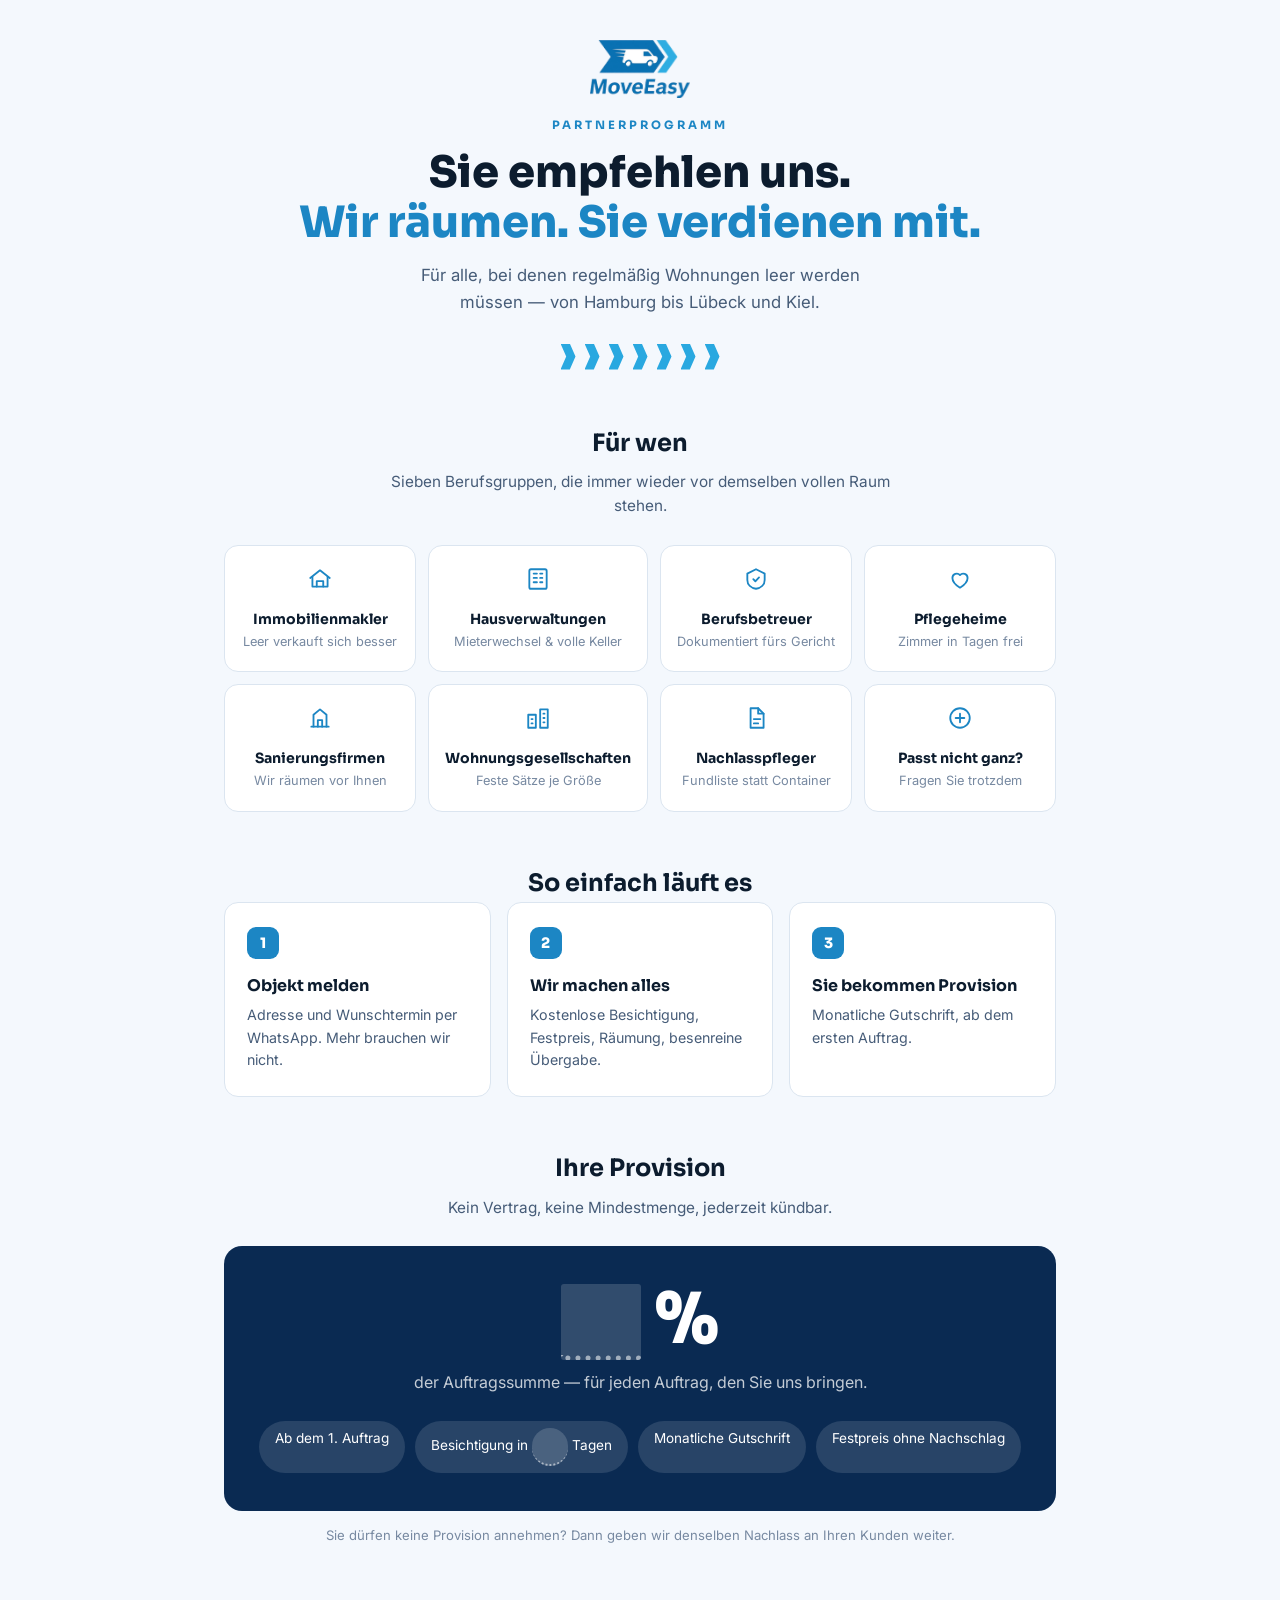
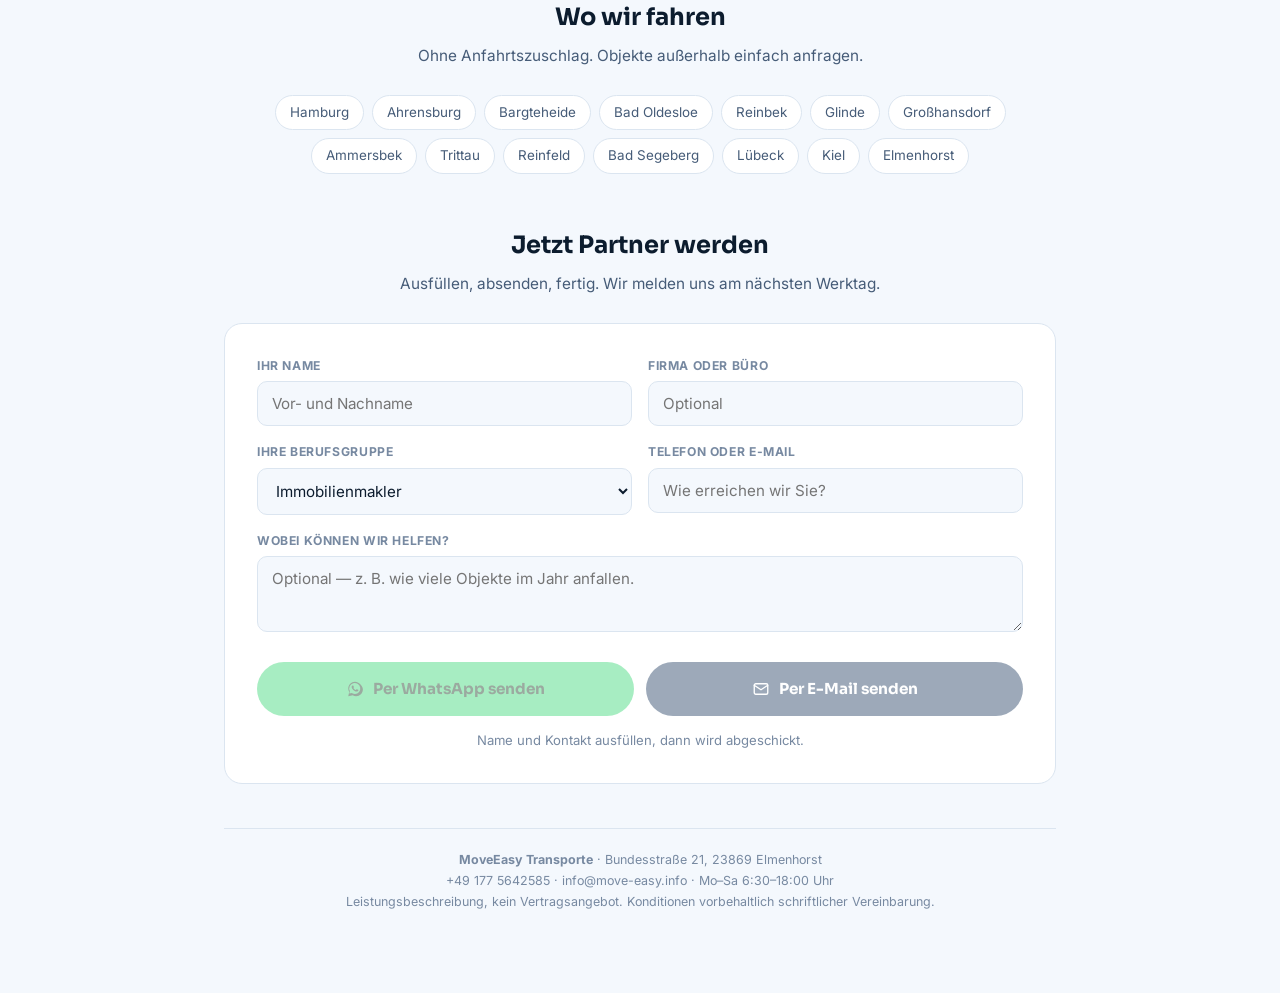
==== partner/index.html @ 4ff37fc2 "Add public partner programme page Eigene Unterseite /partner/ mit Zielgruppen, Ablauf, Provision und" ====
<!DOCTYPE html>
<html lang="de">
<head>
<meta charset="UTF-8">
<meta name="viewport" content="width=device-width, initial-scale=1.0">
<meta name="robots" content="index, follow">
<meta name="description" content="Partnerprogramm von MoveEasy Transporte für Immobilienmakler, Hausverwaltungen, Berufsbetreuer, Pflegeheime, Sanierungsfirmen, Wohnungsgesellschaften und Nachlasspfleger.">
<meta property="og:type" content="website">
<meta property="og:locale" content="de_DE">
<meta property="og:title" content="Partnerprogramm | MoveEasy Transporte">
<meta property="og:description" content="Partnerprogramm von MoveEasy Transporte für Immobilienmakler, Hausverwaltungen, Berufsbetreuer, Pflegeheime, Sanierungsfirmen, Wohnungsgesellschaften und Nachlasspfleger.">
<link rel="icon" type="image/png" href="../images/favicon-32.png">
<style>
*,*::before,*::after{ box-sizing:border-box; }
html{ color-scheme: light dark; }
body{ margin:0; }
img{ max-width:100%; }
</style>
<title>Partnerprogramm | MoveEasy Transporte</title>
<link rel="stylesheet" href="https://fonts.googleapis.com/css2?family=Sora:wght@600;700;800&family=Inter:wght@400;500;600;700&display=swap">
<style>
:root{
  --paper:#f4f8fd; --surface:#fff; --ink:#0c1c2e; --soft:#465c78; --faint:#7789a1;
  --deep:#0a2a52; --cyan:#1c86c4; --cyan-br:#29a8e0; --rule:#dbe5f0;
  --flag:#9a5a08; --flag-bg:#fcf1e0; --flag-line:#dcae6e;
}
@media (prefers-color-scheme: dark){
  :root:not([data-theme="light"]){
    --paper:#07131f; --surface:#0e1e30; --ink:#e7eff8; --soft:#a5b8ce; --faint:#7789a1;
    --deep:#84b8ea; --cyan:#5cbaee; --cyan-br:#7ccbf3; --rule:#1e3350;
    --flag:#e8a95a; --flag-bg:#221a0b; --flag-line:#6a4a1b;
  }
}
:root[data-theme="dark"]{
  --paper:#07131f; --surface:#0e1e30; --ink:#e7eff8; --soft:#a5b8ce; --faint:#7789a1;
  --deep:#84b8ea; --cyan:#5cbaee; --cyan-br:#7ccbf3; --rule:#1e3350;
  --flag:#e8a95a; --flag-bg:#221a0b; --flag-line:#6a4a1b;
}

body{ background:var(--paper); color:var(--ink); font-family:"Inter","Segoe UI",system-ui,sans-serif; font-size:16px; line-height:1.6; -webkit-font-smoothing:antialiased; }
.wrap{ max-width:880px; margin:0 auto; padding:0 24px 80px; }
h1,h2,h3{ font-family:"Sora",system-ui,sans-serif; margin:0; text-wrap:balance; }
p{ margin:0; }

@keyframes rise{ from{ opacity:0; transform:translateY(12px);} to{ opacity:1; transform:none;} }
.r{ animation:rise .5s cubic-bezier(.2,.7,.3,1) both; }
.r1{animation-delay:.05s}.r2{animation-delay:.13s}.r3{animation-delay:.21s}.r4{animation-delay:.29s}

/* ---- Kopf ---- */
header{ padding:40px 0 0; text-align:center; }
header img{ height:58px; width:auto; margin:0 auto; display:block; }
.tag{ margin-top:18px; font-family:"Sora"; font-weight:700; font-size:.72rem; letter-spacing:.26em; text-transform:uppercase; color:var(--cyan); }
h1{ margin-top:14px; font-size:clamp(1.8rem,4.6vw,2.7rem); font-weight:800; line-height:1.15; }
h1 em{ font-style:normal; color:var(--cyan); }
.sub{ margin:14px auto 0; max-width:46ch; color:var(--soft); font-size:1.05rem; }

/* ---- Chevron-Fluss (Logoform) ---- */
.flow{ display:flex; justify-content:center; gap:9px; margin:28px 0 2px; }
.flow i{
  width:15px; height:26px; display:block;
  background:var(--cyan-br);
  clip-path: polygon(0 0, 62% 0, 100% 50%, 62% 100%, 0 100%, 38% 50%);
  animation: pulse 2.1s ease-in-out infinite;
}
.flow i:nth-child(2){ animation-delay:.12s } .flow i:nth-child(3){ animation-delay:.24s }
.flow i:nth-child(4){ animation-delay:.36s } .flow i:nth-child(5){ animation-delay:.48s }
.flow i:nth-child(6){ animation-delay:.60s } .flow i:nth-child(7){ animation-delay:.72s }
@keyframes pulse{ 0%,100%{ opacity:.22; transform:translateX(0);} 40%{ opacity:1; transform:translateX(4px);} }

/* ---- Abschnitte ---- */
section{ padding-top:52px; }
h2{ font-size:clamp(1.2rem,2.6vw,1.5rem); font-weight:700; text-align:center; }
.lead{ margin:8px auto 26px; max-width:52ch; text-align:center; color:var(--soft); font-size:.96rem; }

/* ---- Zielgruppen ---- */
.tiles{ display:grid; grid-template-columns:repeat(4,1fr); gap:12px; }
.tile{
  background:var(--surface); border:1px solid var(--rule); border-radius:14px;
  padding:20px 16px; text-align:center;
  transition:transform .25s cubic-bezier(.2,.7,.3,1), border-color .25s, box-shadow .25s;
}
.tile:hover{ transform:translateY(-5px); border-color:var(--cyan-br); box-shadow:0 14px 30px -18px rgba(10,42,82,.5); }
.tile svg{ width:26px; height:26px; color:var(--cyan); margin-bottom:10px; }
.tile b{ display:block; font-family:"Sora"; font-size:.88rem; font-weight:700; line-height:1.3; }
.tile span{ display:block; margin-top:5px; font-size:.8rem; color:var(--faint); line-height:1.45; }

/* ---- Drei Schritte ---- */
.steps{ display:grid; grid-template-columns:repeat(3,1fr); gap:16px; counter-reset:s; }
.stepc{ background:var(--surface); border:1px solid var(--rule); border-radius:14px; padding:24px 22px; }
.stepc::before{
  counter-increment:s; content:counter(s);
  display:flex; align-items:center; justify-content:center; width:32px; height:32px; border-radius:9px;
  background:var(--cyan); color:#fff; font-family:"Sora"; font-weight:800; font-size:.9rem; margin-bottom:14px;
}
.stepc h3{ font-size:1rem; font-weight:700; margin-bottom:5px; }
.stepc p{ font-size:.89rem; color:var(--soft); }

/* ---- Provision ---- */
.deal{ background:var(--deep); color:#fff; border-radius:18px; padding:38px 34px; text-align:center; }
:root[data-theme="dark"] .deal{ background:#102743; border:1px solid var(--rule); }
@media (prefers-color-scheme: dark){ :root:not([data-theme="light"]) .deal{ background:#102743; border:1px solid var(--rule); } }
.deal .num{ font-family:"Sora"; font-weight:800; font-size:clamp(3rem,9vw,4.4rem); line-height:1; }
.deal .of{ margin-top:10px; color:rgba(255,255,255,.76); font-size:1rem; }
.pills{ margin-top:26px; display:flex; flex-wrap:wrap; gap:10px; justify-content:center; }
.pills span{ font-size:.85rem; padding:7px 16px; border-radius:999px; background:rgba(255,255,255,.12); }
.fill{ display:inline-block; min-width:1.9em; padding:0 .18em; background:var(--flag-bg); color:var(--flag); border-bottom:3px dotted var(--flag-line); border-radius:3px; }
.pills .fill{ min-width:1.6em; border-bottom-width:2px; }
.deal .fill{ background:rgba(255,255,255,.16); color:#fff; border-bottom-color:rgba(255,255,255,.55); }
.deal .num .fill{ min-width:1.15em; border-bottom-width:5px; }

/* ---- Gebiet ---- */
.area{ display:flex; flex-wrap:wrap; gap:8px; justify-content:center; }
.area span{ font-size:.84rem; padding:6px 14px; border:1px solid var(--rule); border-radius:999px; color:var(--soft); background:var(--surface); }

/* ---- Formular ---- */
.form{ background:var(--surface); border:1px solid var(--rule); border-radius:18px; padding:32px; }
.fields{ display:grid; grid-template-columns:1fr 1fr; gap:16px; }
.f-full{ grid-column:1/-1; }
label{ display:block; font-size:.76rem; font-weight:700; letter-spacing:.05em; text-transform:uppercase; color:var(--faint); margin-bottom:6px; }
input,select,textarea{
  width:100%; font-family:inherit; font-size:.95rem; color:var(--ink);
  background:var(--paper); border:1px solid var(--rule); border-radius:10px; padding:12px 14px;
  transition:border-color .2s, box-shadow .2s;
}
textarea{ resize:vertical; min-height:76px; }
input:focus,select:focus,textarea:focus{ outline:none; border-color:var(--cyan-br); box-shadow:0 0 0 3px rgba(41,168,224,.2); }
.actions{ margin-top:22px; display:flex; gap:12px; flex-wrap:wrap; }
.send{
  flex:1 1 220px; display:inline-flex; align-items:center; justify-content:center; gap:9px;
  padding:15px 22px; border-radius:999px; font-family:"Sora"; font-weight:700; font-size:.95rem;
  text-decoration:none; transition:transform .2s, box-shadow .2s, opacity .2s;
}
.send svg{ width:18px; height:18px; }
.send-wa{ background:#25d366; color:#062b13; }
.send-mail{ background:var(--deep); color:#fff; }
:root[data-theme="dark"] .send-mail{ background:#193d63; }
.send:hover{ transform:translateY(-2px); box-shadow:0 12px 26px -12px rgba(0,0,0,.45); }
.send[aria-disabled="true"]{ opacity:.4; pointer-events:none; }
.hint{ margin-top:14px; font-size:.82rem; color:var(--faint); text-align:center; }
.hint.ok{ color:var(--cyan); font-weight:700; }
.send:focus-visible, input:focus-visible, select:focus-visible, textarea:focus-visible{ outline:2px solid var(--cyan-br); outline-offset:2px; }

footer{ margin-top:44px; padding-top:20px; border-top:1px solid var(--rule); text-align:center; font-size:.78rem; color:var(--faint); line-height:1.7; }

@media (max-width:720px){
  .tiles{ grid-template-columns:repeat(2,1fr); }
  .steps{ grid-template-columns:1fr; }
  .fields{ grid-template-columns:1fr; }
}
@media (prefers-reduced-motion: reduce){ *{ animation:none !important; transition:none !important; } }
</style>
</head>
<body>
<div class="wrap">

  <header>
    <img class="r r1" src="../images/logo-moveeasy.png" alt="MoveEasy Transporte">
    <div class="tag r r1">Partnerprogramm</div>
    <h1 class="r r2">Sie empfehlen uns.<br><em>Wir räumen. Sie verdienen mit.</em></h1>
    <p class="sub r r3">Für alle, bei denen regelmäßig Wohnungen leer werden müssen — von Hamburg bis Lübeck und Kiel.</p>
    <div class="flow r r4" aria-hidden="true"><i></i><i></i><i></i><i></i><i></i><i></i><i></i></div>
  </header>

  <section>
    <h2>Für wen</h2>
    <p class="lead">Sieben Berufsgruppen, die immer wieder vor demselben vollen Raum stehen.</p>
    <div class="tiles">
      <div class="tile">
        <svg viewBox="0 0 24 24" fill="none" stroke="currentColor" stroke-width="1.7" stroke-linecap="round" stroke-linejoin="round"><path d="M3 11l9-7 9 7"/><path d="M5 10v9h14v-9"/><path d="M9 19v-5h6v5"/></svg>
        <b>Immobilienmakler</b><span>Leer verkauft sich besser</span>
      </div>
      <div class="tile">
        <svg viewBox="0 0 24 24" fill="none" stroke="currentColor" stroke-width="1.7" stroke-linecap="round" stroke-linejoin="round"><rect x="4" y="3" width="16" height="18" rx="1.5"/><path d="M8 7h3M8 11h3M8 15h3M14 7h2M14 11h2M14 15h2"/></svg>
        <b>Hausverwaltungen</b><span>Mieterwechsel &amp; volle Keller</span>
      </div>
      <div class="tile">
        <svg viewBox="0 0 24 24" fill="none" stroke="currentColor" stroke-width="1.7" stroke-linecap="round" stroke-linejoin="round"><path d="M12 3l8 4v6c0 4.4-3.4 7.4-8 8-4.6-.6-8-3.6-8-8V7z"/><path d="M9.5 12.2l1.9 1.9 3.4-3.6"/></svg>
        <b>Berufsbetreuer</b><span>Dokumentiert fürs Gericht</span>
      </div>
      <div class="tile">
        <svg viewBox="0 0 24 24" fill="none" stroke="currentColor" stroke-width="1.7" stroke-linecap="round" stroke-linejoin="round"><path d="M12 20s-7-4.3-7-9a4 4 0 017-2.6A4 4 0 0119 11c0 4.7-7 9-7 9z"/></svg>
        <b>Pflegeheime</b><span>Zimmer in Tagen frei</span>
      </div>
      <div class="tile">
        <svg viewBox="0 0 24 24" fill="none" stroke="currentColor" stroke-width="1.7" stroke-linecap="round" stroke-linejoin="round"><path d="M4 20h16"/><path d="M6 20V9l6-5 6 5v11"/><path d="M10 20v-6h4v6"/></svg>
        <b>Sanierungsfirmen</b><span>Wir räumen vor Ihnen</span>
      </div>
      <div class="tile">
        <svg viewBox="0 0 24 24" fill="none" stroke="currentColor" stroke-width="1.7" stroke-linecap="round" stroke-linejoin="round"><rect x="3" y="9" width="7" height="12"/><rect x="14" y="4" width="7" height="17"/><path d="M6 13h1M6 17h1M17 8h1M17 12h1M17 16h1"/></svg>
        <b>Wohnungsgesellschaften</b><span>Feste Sätze je Größe</span>
      </div>
      <div class="tile">
        <svg viewBox="0 0 24 24" fill="none" stroke="currentColor" stroke-width="1.7" stroke-linecap="round" stroke-linejoin="round"><path d="M7 3h7l5 5v13H7z"/><path d="M14 3v5h5"/><path d="M10 13h6M10 17h4"/></svg>
        <b>Nachlasspfleger</b><span>Fundliste statt Container</span>
      </div>
      <div class="tile">
        <svg viewBox="0 0 24 24" fill="none" stroke="currentColor" stroke-width="1.7" stroke-linecap="round" stroke-linejoin="round"><circle cx="12" cy="12" r="9"/><path d="M12 8v8M8 12h8"/></svg>
        <b>Passt nicht ganz?</b><span>Fragen Sie trotzdem</span>
      </div>
    </div>
  </section>

  <section>
    <h2>So einfach läuft es</h2>
    <div class="steps">
      <div class="stepc">
        <h3>Objekt melden</h3>
        <p>Adresse und Wunschtermin per WhatsApp. Mehr brauchen wir nicht.</p>
      </div>
      <div class="stepc">
        <h3>Wir machen alles</h3>
        <p>Kostenlose Besichtigung, Festpreis, Räumung, besenreine Übergabe.</p>
      </div>
      <div class="stepc">
        <h3>Sie bekommen Provision</h3>
        <p>Monatliche Gutschrift, ab dem ersten Auftrag.</p>
      </div>
    </div>
  </section>

  <section>
    <h2>Ihre Provision</h2>
    <p class="lead">Kein Vertrag, keine Mindestmenge, jederzeit kündbar.</p>
    <div class="deal">
      <div class="num"><span class="fill">&nbsp;</span>&thinsp;%</div>
      <p class="of">der Auftragssumme — für jeden Auftrag, den Sie uns bringen.</p>
      <div class="pills">
        <span>Ab dem 1. Auftrag</span>
        <span>Besichtigung in <span class="fill">&nbsp;</span> Tagen</span>
        <span>Monatliche Gutschrift</span>
        <span>Festpreis ohne Nachschlag</span>
      </div>
    </div>
    <p class="hint">Sie dürfen keine Provision annehmen? Dann geben wir denselben Nachlass an Ihren Kunden weiter.</p>
  </section>

  <section>
    <h2>Wo wir fahren</h2>
    <p class="lead">Ohne Anfahrtszuschlag. Objekte außerhalb einfach anfragen.</p>
    <div class="area">
      <span>Hamburg</span><span>Ahrensburg</span><span>Bargteheide</span><span>Bad Oldesloe</span>
      <span>Reinbek</span><span>Glinde</span><span>Großhansdorf</span><span>Ammersbek</span>
      <span>Trittau</span><span>Reinfeld</span><span>Bad Segeberg</span><span>Lübeck</span>
      <span>Kiel</span><span>Elmenhorst</span>
    </div>
  </section>

  <section id="anmeldung">
    <h2>Jetzt Partner werden</h2>
    <p class="lead">Ausfüllen, absenden, fertig. Wir melden uns am nächsten Werktag.</p>

    <form class="form" id="pf" novalidate>
      <div class="fields">
        <div>
          <label for="n">Ihr Name</label>
          <input id="n" type="text" autocomplete="name" placeholder="Vor- und Nachname" required>
        </div>
        <div>
          <label for="c">Firma oder Büro</label>
          <input id="c" type="text" autocomplete="organization" placeholder="Optional">
        </div>
        <div>
          <label for="g">Ihre Berufsgruppe</label>
          <select id="g">
            <option>Immobilienmakler</option>
            <option>Hausverwaltung</option>
            <option>Berufsbetreuer / Betreuungsbüro</option>
            <option>Senioren- oder Pflegeheim</option>
            <option>Reinigungs- oder Sanierungsfirma</option>
            <option>Wohnungsbaugesellschaft</option>
            <option>Nachlasspfleger</option>
            <option>Etwas anderes</option>
          </select>
        </div>
        <div>
          <label for="k">Telefon oder E-Mail</label>
          <input id="k" type="text" autocomplete="tel" placeholder="Wie erreichen wir Sie?" required>
        </div>
        <div class="f-full">
          <label for="m">Wobei können wir helfen?</label>
          <textarea id="m" placeholder="Optional — z. B. wie viele Objekte im Jahr anfallen."></textarea>
        </div>
      </div>

      <div class="actions">
        <a class="send send-wa" id="wa" href="#" target="_blank" rel="noopener" aria-disabled="true">
          <svg viewBox="0 0 32 32" fill="currentColor" aria-hidden="true"><path d="M16 3C9.4 3 4 8.4 4 15c0 2.3.6 4.4 1.7 6.3L4 29l8-1.7c1.8 1 3.8 1.5 6 1.5 6.6 0 12-5.4 12-12S22.6 3 16 3zm0 21.8c-1.8 0-3.5-.5-5-1.4l-.4-.2-4.7 1 1-4.6-.2-.4A9.8 9.8 0 1116 24.8zm5.4-7.3c-.3-.2-1.7-.9-2-1s-.5-.1-.7.1c-.2.3-.8 1-.9 1.2-.2.2-.3.2-.6.1-.3-.2-1.3-.5-2.4-1.5-.9-.8-1.5-1.7-1.6-2-.2-.3 0-.5.1-.6l.5-.5.3-.5c0-.2 0-.4-.1-.5l-.9-2.2c-.2-.6-.5-.5-.7-.5h-.6c-.2 0-.5.1-.8.4-.3.3-1 1-1 2.5s1 2.8 1.2 3c.1.2 2 3.2 5 4.4.7.3 1.3.5 1.7.6.7.2 1.3.2 1.9.1.6-.1 1.7-.7 2-1.4.2-.7.2-1.3.2-1.4-.1-.1-.3-.2-.6-.3z"/></svg>
          Per WhatsApp senden
        </a>
        <a class="send send-mail" id="ml" href="#" aria-disabled="true">
          <svg viewBox="0 0 24 24" fill="none" stroke="currentColor" stroke-width="1.8" stroke-linecap="round" stroke-linejoin="round" aria-hidden="true"><rect x="3" y="5" width="18" height="14" rx="2"/><path d="M3 7l9 6 9-6"/></svg>
          Per E-Mail senden
        </a>
      </div>
      <p class="hint" id="hint">Name und Kontakt ausfüllen, dann wird abgeschickt.</p>
    </form>
  </section>

  <footer>
    <b>MoveEasy Transporte</b> · Bundesstraße 21, 23869 Elmenhorst<br>
    +49 177 5642585 · info@move-easy.info · Mo–Sa 6:30–18:00 Uhr<br>
    Leistungsbeschreibung, kein Vertragsangebot. Konditionen vorbehaltlich schriftlicher Vereinbarung.
  </footer>

</div>

<script>
(function(){
  var f = document.getElementById('pf');
  var wa = document.getElementById('wa');
  var ml = document.getElementById('ml');
  var hint = document.getElementById('hint');
  var PHONE = '491775642585';
  var MAIL  = 'info@move-easy.info';

  function val(id){ return (document.getElementById(id).value || '').trim(); }

  function build(){
    var name = val('n'), firma = val('c'), gruppe = document.getElementById('g').value,
        kontakt = val('k'), msg = val('m');
    return [
      'Anmeldung zum MoveEasy-Partnerprogramm',
      '',
      'Name: ' + name,
      firma ? 'Firma: ' + firma : null,
      'Berufsgruppe: ' + gruppe,
      'Kontakt: ' + kontakt,
      msg ? '' : null,
      msg ? msg : null
    ].filter(function(l){ return l !== null; }).join('\n');
  }

  function update(){
    var ok = val('n').length > 1 && val('k').length > 3;
    var body = build();
    if(ok){
      wa.href = 'https://wa.me/' + PHONE + '?text=' + encodeURIComponent(body);
      ml.href = 'mailto:' + MAIL + '?subject=' + encodeURIComponent('Anmeldung Partnerprogramm')
              + '&body=' + encodeURIComponent(body);
      hint.textContent = 'Bereit — Kanal wählen und absenden.';
      hint.className = 'hint ok';
    }else{
      wa.removeAttribute('href');
      ml.removeAttribute('href');
      hint.textContent = 'Name und Kontakt ausfüllen, dann wird abgeschickt.';
      hint.className = 'hint';
    }
    wa.setAttribute('aria-disabled', ok ? 'false' : 'true');
    ml.setAttribute('aria-disabled', ok ? 'false' : 'true');
  }

  f.addEventListener('input', update);
  f.addEventListener('change', update);
  f.addEventListener('submit', function(e){ e.preventDefault(); });
  update();
})();
</script>
</body>
</html>
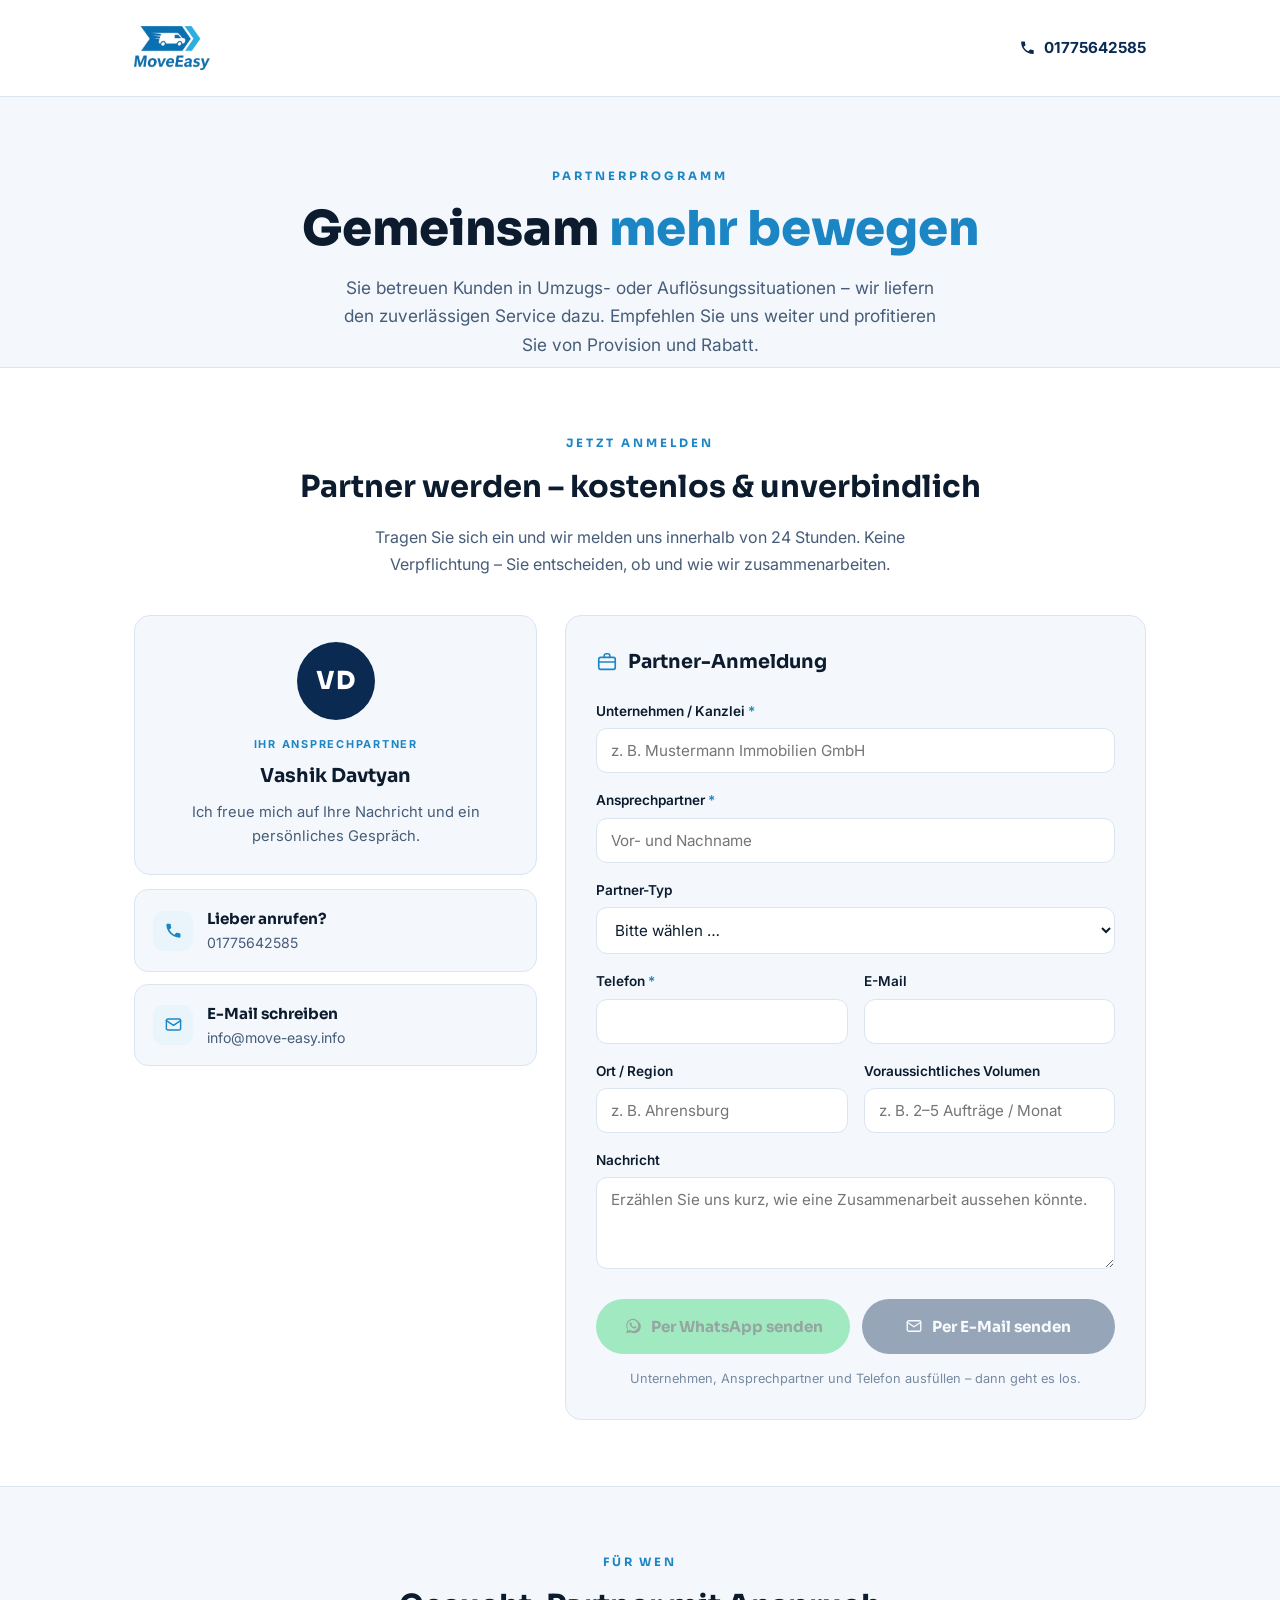
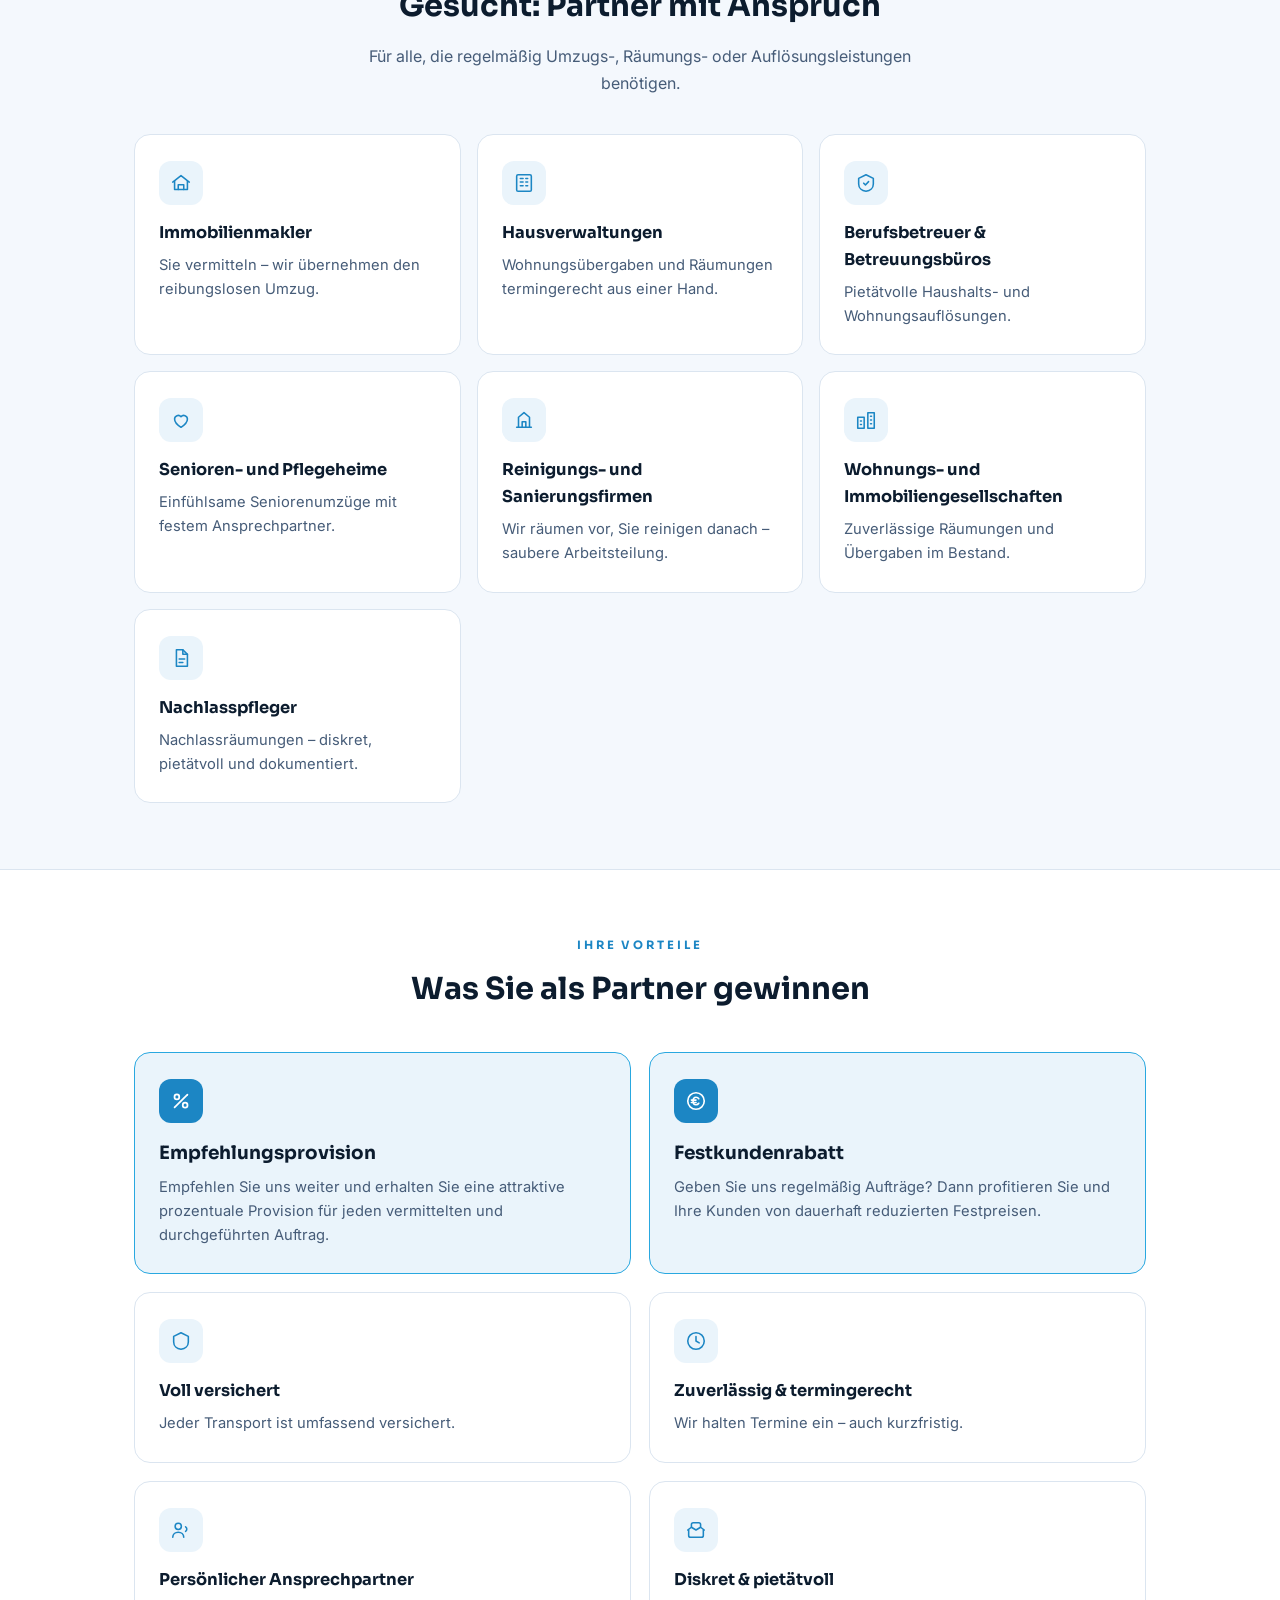
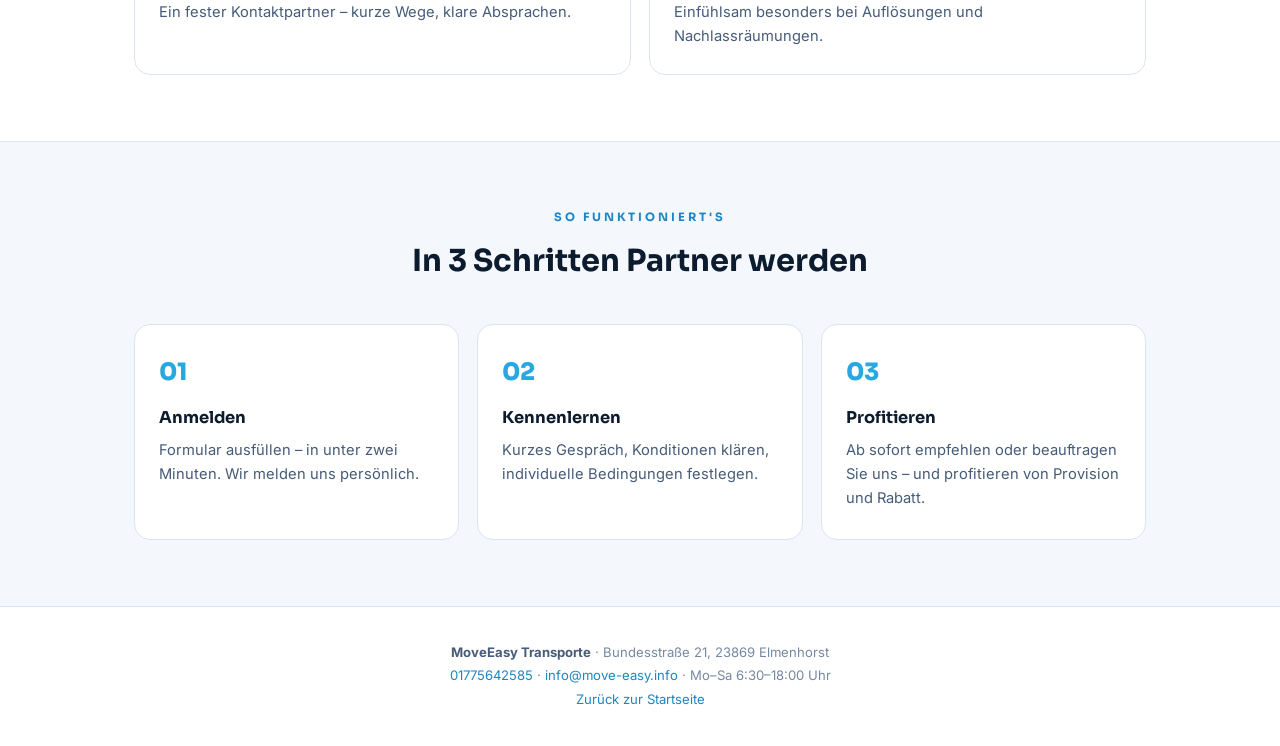
==== commit b69563f9: "Rework partner programme after client feedback Partnerseite nach der Vorlage von move-easy.info neu " ====
--- a/partner/index.html
+++ b/partner/index.html
@@ -4,355 +4,388 @@
 <meta charset="UTF-8">
 <meta name="viewport" content="width=device-width, initial-scale=1.0">
 <meta name="robots" content="index, follow">
-<meta name="description" content="Partnerprogramm von MoveEasy Transporte für Immobilienmakler, Hausverwaltungen, Berufsbetreuer, Pflegeheime, Sanierungsfirmen, Wohnungsgesellschaften und Nachlasspfleger.">
+<title>Partnerprogramm | MoveEasy Transporte</title>
+<meta name="description" content="Partnerprogramm von MoveEasy Transporte: Empfehlungsprovision oder Festkundenrabatt f&uuml;r Immobilienmakler, Hausverwaltungen, Berufsbetreuer, Pflegeheime, Sanierungsfirmen, Wohnungsgesellschaften und Nachlasspfleger.">
 <meta property="og:type" content="website">
 <meta property="og:locale" content="de_DE">
 <meta property="og:title" content="Partnerprogramm | MoveEasy Transporte">
-<meta property="og:description" content="Partnerprogramm von MoveEasy Transporte für Immobilienmakler, Hausverwaltungen, Berufsbetreuer, Pflegeheime, Sanierungsfirmen, Wohnungsgesellschaften und Nachlasspfleger.">
 <link rel="icon" type="image/png" href="../images/favicon-32.png">
+<link rel="stylesheet" href="https://fonts.googleapis.com/css2?family=Sora:wght@600;700;800&family=Inter:wght@400;500;600;700&display=swap">
 <style>
 *,*::before,*::after{ box-sizing:border-box; }
-html{ color-scheme: light dark; }
-body{ margin:0; }
-img{ max-width:100%; }
-</style>
-<title>Partnerprogramm | MoveEasy Transporte</title>
-<link rel="stylesheet" href="https://fonts.googleapis.com/css2?family=Sora:wght@600;700;800&family=Inter:wght@400;500;600;700&display=swap">
-<style>
 :root{
   --paper:#f4f8fd; --surface:#fff; --ink:#0c1c2e; --soft:#465c78; --faint:#7789a1;
-  --deep:#0a2a52; --cyan:#1c86c4; --cyan-br:#29a8e0; --rule:#dbe5f0;
-  --flag:#9a5a08; --flag-bg:#fcf1e0; --flag-line:#dcae6e;
+  --deep:#0a2a52; --acc:#1c86c4; --acc-br:#29a8e0; --rule:#dbe5f0; --tint:#eaf4fb;
 }
 @media (prefers-color-scheme: dark){
   :root:not([data-theme="light"]){
     --paper:#07131f; --surface:#0e1e30; --ink:#e7eff8; --soft:#a5b8ce; --faint:#7789a1;
-    --deep:#84b8ea; --cyan:#5cbaee; --cyan-br:#7ccbf3; --rule:#1e3350;
-    --flag:#e8a95a; --flag-bg:#221a0b; --flag-line:#6a4a1b;
+    --deep:#84b8ea; --acc:#5cbaee; --acc-br:#7ccbf3; --rule:#1e3350; --tint:#13273d;
   }
 }
 :root[data-theme="dark"]{
   --paper:#07131f; --surface:#0e1e30; --ink:#e7eff8; --soft:#a5b8ce; --faint:#7789a1;
-  --deep:#84b8ea; --cyan:#5cbaee; --cyan-br:#7ccbf3; --rule:#1e3350;
-  --flag:#e8a95a; --flag-bg:#221a0b; --flag-line:#6a4a1b;
-}
-
-body{ background:var(--paper); color:var(--ink); font-family:"Inter","Segoe UI",system-ui,sans-serif; font-size:16px; line-height:1.6; -webkit-font-smoothing:antialiased; }
-.wrap{ max-width:880px; margin:0 auto; padding:0 24px 80px; }
+    --deep:#84b8ea; --acc:#5cbaee; --acc-br:#7ccbf3; --rule:#1e3350; --tint:#13273d;
+}
+html{ color-scheme: light dark; }
+body{
+  margin:0; background:var(--paper); color:var(--ink);
+  font-family:"Inter","Segoe UI",system-ui,sans-serif; font-size:16px; line-height:1.65;
+  -webkit-font-smoothing:antialiased;
+}
+img{ max-width:100%; }
 h1,h2,h3{ font-family:"Sora",system-ui,sans-serif; margin:0; text-wrap:balance; }
 p{ margin:0; }
-
-@keyframes rise{ from{ opacity:0; transform:translateY(12px);} to{ opacity:1; transform:none;} }
-.r{ animation:rise .5s cubic-bezier(.2,.7,.3,1) both; }
-.r1{animation-delay:.05s}.r2{animation-delay:.13s}.r3{animation-delay:.21s}.r4{animation-delay:.29s}
-
-/* ---- Kopf ---- */
-header{ padding:40px 0 0; text-align:center; }
-header img{ height:58px; width:auto; margin:0 auto; display:block; }
-.tag{ margin-top:18px; font-family:"Sora"; font-weight:700; font-size:.72rem; letter-spacing:.26em; text-transform:uppercase; color:var(--cyan); }
-h1{ margin-top:14px; font-size:clamp(1.8rem,4.6vw,2.7rem); font-weight:800; line-height:1.15; }
-h1 em{ font-style:normal; color:var(--cyan); }
-.sub{ margin:14px auto 0; max-width:46ch; color:var(--soft); font-size:1.05rem; }
-
-/* ---- Chevron-Fluss (Logoform) ---- */
-.flow{ display:flex; justify-content:center; gap:9px; margin:28px 0 2px; }
-.flow i{
-  width:15px; height:26px; display:block;
-  background:var(--cyan-br);
-  clip-path: polygon(0 0, 62% 0, 100% 50%, 62% 100%, 0 100%, 38% 50%);
-  animation: pulse 2.1s ease-in-out infinite;
-}
-.flow i:nth-child(2){ animation-delay:.12s } .flow i:nth-child(3){ animation-delay:.24s }
-.flow i:nth-child(4){ animation-delay:.36s } .flow i:nth-child(5){ animation-delay:.48s }
-.flow i:nth-child(6){ animation-delay:.60s } .flow i:nth-child(7){ animation-delay:.72s }
-@keyframes pulse{ 0%,100%{ opacity:.22; transform:translateX(0);} 40%{ opacity:1; transform:translateX(4px);} }
-
-/* ---- Abschnitte ---- */
-section{ padding-top:52px; }
-h2{ font-size:clamp(1.2rem,2.6vw,1.5rem); font-weight:700; text-align:center; }
-.lead{ margin:8px auto 26px; max-width:52ch; text-align:center; color:var(--soft); font-size:.96rem; }
-
-/* ---- Zielgruppen ---- */
-.tiles{ display:grid; grid-template-columns:repeat(4,1fr); gap:12px; }
-.tile{
-  background:var(--surface); border:1px solid var(--rule); border-radius:14px;
-  padding:20px 16px; text-align:center;
-  transition:transform .25s cubic-bezier(.2,.7,.3,1), border-color .25s, box-shadow .25s;
-}
-.tile:hover{ transform:translateY(-5px); border-color:var(--cyan-br); box-shadow:0 14px 30px -18px rgba(10,42,82,.5); }
-.tile svg{ width:26px; height:26px; color:var(--cyan); margin-bottom:10px; }
-.tile b{ display:block; font-family:"Sora"; font-size:.88rem; font-weight:700; line-height:1.3; }
-.tile span{ display:block; margin-top:5px; font-size:.8rem; color:var(--faint); line-height:1.45; }
-
-/* ---- Drei Schritte ---- */
-.steps{ display:grid; grid-template-columns:repeat(3,1fr); gap:16px; counter-reset:s; }
-.stepc{ background:var(--surface); border:1px solid var(--rule); border-radius:14px; padding:24px 22px; }
-.stepc::before{
-  counter-increment:s; content:counter(s);
-  display:flex; align-items:center; justify-content:center; width:32px; height:32px; border-radius:9px;
-  background:var(--cyan); color:#fff; font-family:"Sora"; font-weight:800; font-size:.9rem; margin-bottom:14px;
-}
-.stepc h3{ font-size:1rem; font-weight:700; margin-bottom:5px; }
-.stepc p{ font-size:.89rem; color:var(--soft); }
-
-/* ---- Provision ---- */
-.deal{ background:var(--deep); color:#fff; border-radius:18px; padding:38px 34px; text-align:center; }
-:root[data-theme="dark"] .deal{ background:#102743; border:1px solid var(--rule); }
-@media (prefers-color-scheme: dark){ :root:not([data-theme="light"]) .deal{ background:#102743; border:1px solid var(--rule); } }
-.deal .num{ font-family:"Sora"; font-weight:800; font-size:clamp(3rem,9vw,4.4rem); line-height:1; }
-.deal .of{ margin-top:10px; color:rgba(255,255,255,.76); font-size:1rem; }
-.pills{ margin-top:26px; display:flex; flex-wrap:wrap; gap:10px; justify-content:center; }
-.pills span{ font-size:.85rem; padding:7px 16px; border-radius:999px; background:rgba(255,255,255,.12); }
-.fill{ display:inline-block; min-width:1.9em; padding:0 .18em; background:var(--flag-bg); color:var(--flag); border-bottom:3px dotted var(--flag-line); border-radius:3px; }
-.pills .fill{ min-width:1.6em; border-bottom-width:2px; }
-.deal .fill{ background:rgba(255,255,255,.16); color:#fff; border-bottom-color:rgba(255,255,255,.55); }
-.deal .num .fill{ min-width:1.15em; border-bottom-width:5px; }
-
-/* ---- Gebiet ---- */
-.area{ display:flex; flex-wrap:wrap; gap:8px; justify-content:center; }
-.area span{ font-size:.84rem; padding:6px 14px; border:1px solid var(--rule); border-radius:999px; color:var(--soft); background:var(--surface); }
-
-/* ---- Formular ---- */
-.form{ background:var(--surface); border:1px solid var(--rule); border-radius:18px; padding:32px; }
+a{ color:var(--acc); }
+.wrap{ max-width:1060px; margin:0 auto; padding:0 24px; }
+
+@keyframes rise{ from{opacity:0; transform:translateY(14px);} to{opacity:1; transform:none;} }
+.r{ animation:rise .55s cubic-bezier(.2,.7,.3,1) both; }
+.r1{animation-delay:.05s}.r2{animation-delay:.14s}.r3{animation-delay:.23s}
+
+/* --- Kopf --- */
+.top{ padding:26px 0; border-bottom:1px solid var(--rule); background:var(--surface); }
+.top .wrap{ display:flex; align-items:center; justify-content:space-between; gap:20px; }
+.top img{ height:44px; width:auto; display:block; }
+@media (prefers-color-scheme: dark){
+  :root:not([data-theme="light"]) .top img{ background:#fff; border-radius:9px; padding:5px 9px; }
+}
+:root[data-theme="dark"] .top img{ background:#fff; border-radius:9px; padding:5px 9px; }
+.top-call{ display:inline-flex; align-items:center; gap:8px; font-weight:700; color:var(--deep); text-decoration:none; font-size:.95rem; }
+
+.hero{ padding:70px 0 8px; text-align:center; }
+.kick{ font-family:"Sora"; font-weight:700; font-size:.72rem; letter-spacing:.26em; text-transform:uppercase; color:var(--acc); }
+h1{ margin-top:16px; font-size:clamp(2rem,5vw,3rem); font-weight:800; line-height:1.12; }
+h1 em{ font-style:normal; color:var(--acc); }
+.hero p{ margin:18px auto 0; max-width:56ch; color:var(--soft); font-size:1.08rem; }
+
+section{ padding:66px 0; }
+.sec-head{ text-align:center; margin-bottom:38px; }
+.sec-head h2{ margin-top:9px; font-size:clamp(1.4rem,3vw,1.9rem); font-weight:700; }
+.sec-head p{ margin:12px auto 0; max-width:56ch; color:var(--soft); font-size:1rem; }
+
+/* --- Anmeldung --- */
+.signup{ background:var(--surface); border-top:1px solid var(--rule); border-bottom:1px solid var(--rule); }
+.signup-grid{ display:grid; grid-template-columns:0.82fr 1.18fr; gap:28px; align-items:start; }
+.card{ background:var(--paper); border:1px solid var(--rule); border-radius:16px; padding:26px; }
+.person{ text-align:center; }
+.avatar{
+  width:78px; height:78px; margin:0 auto 16px; border-radius:50%;
+  background:var(--deep); color:#fff; display:flex; align-items:center; justify-content:center;
+  font-family:"Sora"; font-weight:800; font-size:1.55rem; letter-spacing:.02em;
+}
+.person .role{ font-size:.68rem; letter-spacing:.16em; text-transform:uppercase; color:var(--acc); font-weight:700; }
+.person h3{ margin:6px 0 8px; font-size:1.2rem; font-weight:700; }
+.person p{ color:var(--soft); font-size:.92rem; }
+.contact-line{ margin-top:16px; display:grid; gap:9px; }
+.contact-line a{ display:inline-flex; align-items:center; justify-content:center; gap:9px; font-weight:600; font-size:.95rem; text-decoration:none; }
+.contact-line svg{ width:17px; height:17px; }
+.mini{ margin-top:14px; display:grid; gap:12px; }
+.mini a{
+  display:flex; align-items:center; gap:14px; text-decoration:none;
+  background:var(--paper); border:1px solid var(--rule); border-radius:14px; padding:16px 18px;
+  transition:border-color .25s, transform .25s;
+}
+.mini a:hover{ border-color:var(--acc-br); transform:translateY(-2px); }
+.mini i{ width:40px; height:40px; border-radius:11px; background:var(--tint); color:var(--acc); display:flex; align-items:center; justify-content:center; flex-shrink:0; }
+.mini svg{ width:19px; height:19px; }
+.mini b{ display:block; font-family:"Sora"; font-size:.95rem; color:var(--ink); }
+.mini span{ font-size:.88rem; color:var(--soft); }
+
+.form-card{ background:var(--paper); border:1px solid var(--rule); border-radius:16px; padding:30px; }
+.form-card h3{ display:flex; align-items:center; gap:10px; font-size:1.2rem; font-weight:700; margin-bottom:22px; }
+.form-card h3 svg{ width:22px; height:22px; color:var(--acc); }
 .fields{ display:grid; grid-template-columns:1fr 1fr; gap:16px; }
-.f-full{ grid-column:1/-1; }
-label{ display:block; font-size:.76rem; font-weight:700; letter-spacing:.05em; text-transform:uppercase; color:var(--faint); margin-bottom:6px; }
+.full{ grid-column:1/-1; }
+label{ display:block; font-size:.85rem; font-weight:600; color:var(--ink); margin-bottom:6px; }
+label u{ color:var(--acc); text-decoration:none; }
 input,select,textarea{
   width:100%; font-family:inherit; font-size:.95rem; color:var(--ink);
-  background:var(--paper); border:1px solid var(--rule); border-radius:10px; padding:12px 14px;
+  background:var(--surface); border:1px solid var(--rule); border-radius:11px; padding:12px 14px;
   transition:border-color .2s, box-shadow .2s;
 }
-textarea{ resize:vertical; min-height:76px; }
-input:focus,select:focus,textarea:focus{ outline:none; border-color:var(--cyan-br); box-shadow:0 0 0 3px rgba(41,168,224,.2); }
+textarea{ resize:vertical; min-height:92px; }
+input:focus,select:focus,textarea:focus{ outline:none; border-color:var(--acc-br); box-shadow:0 0 0 3px rgba(41,140,224,.18); }
 .actions{ margin-top:22px; display:flex; gap:12px; flex-wrap:wrap; }
 .send{
-  flex:1 1 220px; display:inline-flex; align-items:center; justify-content:center; gap:9px;
+  flex:1 1 210px; display:inline-flex; align-items:center; justify-content:center; gap:9px;
   padding:15px 22px; border-radius:999px; font-family:"Sora"; font-weight:700; font-size:.95rem;
   text-decoration:none; transition:transform .2s, box-shadow .2s, opacity .2s;
 }
 .send svg{ width:18px; height:18px; }
-.send-wa{ background:#25d366; color:#062b13; }
-.send-mail{ background:var(--deep); color:#fff; }
-:root[data-theme="dark"] .send-mail{ background:#193d63; }
-.send:hover{ transform:translateY(-2px); box-shadow:0 12px 26px -12px rgba(0,0,0,.45); }
+.wa{ background:#25d366; color:#062b13; }
+.ml{ background:var(--deep); color:#fff; }
+:root[data-theme="dark"] .ml{ color:#08131f; }
+.send:hover{ transform:translateY(-2px); box-shadow:0 12px 26px -12px rgba(0,0,0,.4); }
 .send[aria-disabled="true"]{ opacity:.4; pointer-events:none; }
-.hint{ margin-top:14px; font-size:.82rem; color:var(--faint); text-align:center; }
-.hint.ok{ color:var(--cyan); font-weight:700; }
-.send:focus-visible, input:focus-visible, select:focus-visible, textarea:focus-visible{ outline:2px solid var(--cyan-br); outline-offset:2px; }
-
-footer{ margin-top:44px; padding-top:20px; border-top:1px solid var(--rule); text-align:center; font-size:.78rem; color:var(--faint); line-height:1.7; }
-
-@media (max-width:720px){
-  .tiles{ grid-template-columns:repeat(2,1fr); }
+.note{ margin-top:14px; font-size:.8rem; color:var(--faint); text-align:center; }
+.note.ok{ color:var(--acc); font-weight:700; }
+:focus-visible{ outline:2px solid var(--acc-br); outline-offset:2px; }
+
+/* --- Raster --- */
+.grid3{ display:grid; grid-template-columns:repeat(3,1fr); gap:16px; }
+.grid2{ display:grid; grid-template-columns:repeat(2,1fr); gap:18px; }
+.g-card{
+  background:var(--surface); border:1px solid var(--rule); border-radius:16px; padding:26px 24px;
+  transition:transform .25s cubic-bezier(.2,.7,.3,1), border-color .25s, box-shadow .25s;
+}
+.g-card:hover{ transform:translateY(-5px); border-color:var(--acc-br); box-shadow:0 16px 34px -20px rgba(10,42,82,.5); }
+.g-card i{ width:44px; height:44px; border-radius:12px; background:var(--tint); color:var(--acc); display:flex; align-items:center; justify-content:center; margin-bottom:15px; }
+.g-card svg{ width:22px; height:22px; }
+.g-card h3{ font-size:1.02rem; font-weight:700; margin-bottom:6px; }
+.g-card p{ font-size:.92rem; color:var(--soft); }
+
+.hero-card{ background:var(--tint); border:1px solid var(--acc-br); }
+.hero-card i{ background:var(--acc); color:#fff; }
+.hero-card h3{ font-size:1.15rem; }
+
+/* --- Schritte --- */
+.steps{ display:grid; grid-template-columns:repeat(3,1fr); gap:18px; counter-reset:s; }
+.step{ background:var(--surface); border:1px solid var(--rule); border-radius:16px; padding:28px 24px; }
+.step::before{
+  counter-increment:s; content:"0" counter(s);
+  font-family:"Sora"; font-weight:800; font-size:1.5rem; color:var(--acc-br);
+  display:block; margin-bottom:12px;
+}
+.step h3{ font-size:1.02rem; font-weight:700; margin-bottom:6px; }
+.step p{ font-size:.92rem; color:var(--soft); }
+
+footer{ background:var(--surface); border-top:1px solid var(--rule); padding:34px 0; text-align:center; font-size:.82rem; color:var(--faint); line-height:1.8; }
+footer b{ color:var(--soft); }
+footer a{ color:var(--acc); text-decoration:none; }
+
+@media (max-width:880px){
+  .signup-grid{ grid-template-columns:1fr; }
+  .grid3{ grid-template-columns:repeat(2,1fr); }
   .steps{ grid-template-columns:1fr; }
-  .fields{ grid-template-columns:1fr; }
+}
+@media (max-width:600px){
+  section{ padding:48px 0; }
+  .hero{ padding:46px 0 4px; }
+  .grid3,.grid2,.fields{ grid-template-columns:1fr; }
+  .form-card,.card{ padding:22px; }
+  .top-call span{ display:none; }
 }
 @media (prefers-reduced-motion: reduce){ *{ animation:none !important; transition:none !important; } }
 </style>
 </head>
 <body>
-<div class="wrap">
-
-  <header>
-    <img class="r r1" src="../images/logo-moveeasy.png" alt="MoveEasy Transporte">
-    <div class="tag r r1">Partnerprogramm</div>
-    <h1 class="r r2">Sie empfehlen uns.<br><em>Wir räumen. Sie verdienen mit.</em></h1>
-    <p class="sub r r3">Für alle, bei denen regelmäßig Wohnungen leer werden müssen — von Hamburg bis Lübeck und Kiel.</p>
-    <div class="flow r r4" aria-hidden="true"><i></i><i></i><i></i><i></i><i></i><i></i><i></i></div>
-  </header>
-
-  <section>
-    <h2>Für wen</h2>
-    <p class="lead">Sieben Berufsgruppen, die immer wieder vor demselben vollen Raum stehen.</p>
-    <div class="tiles">
-      <div class="tile">
-        <svg viewBox="0 0 24 24" fill="none" stroke="currentColor" stroke-width="1.7" stroke-linecap="round" stroke-linejoin="round"><path d="M3 11l9-7 9 7"/><path d="M5 10v9h14v-9"/><path d="M9 19v-5h6v5"/></svg>
-        <b>Immobilienmakler</b><span>Leer verkauft sich besser</span>
+
+<div class="top">
+  <div class="wrap">
+    <a href="../"><img src="../images/logo-moveeasy.png" alt="MoveEasy Transporte"></a>
+    <a class="top-call" href="tel:+491775642585">
+      <svg viewBox="0 0 24 24" width="17" height="17" fill="currentColor"><path d="M6.6 10.8c1.4 2.8 3.7 5.1 6.5 6.5l2.2-2.2c.3-.3.7-.4 1-.2 1.1.4 2.3.6 3.5.6.6 0 1 .4 1 1V20c0 .6-.4 1-1 1C10.4 21 3 13.6 3 4.5c0-.6.4-1 1-1h3.5c.6 0 1 .4 1 1 0 1.2.2 2.4.6 3.5.1.3 0 .7-.2 1L6.6 10.8z"/></svg>
+      <span>01775642585</span>
+    </a>
+  </div>
+</div>
+
+<div class="hero wrap">
+  <div class="kick r r1">Partnerprogramm</div>
+  <h1 class="r r2">Gemeinsam <em>mehr bewegen</em></h1>
+  <p class="r r3">Sie betreuen Kunden in Umzugs- oder Aufl&ouml;sungssituationen &ndash; wir liefern den zuverl&auml;ssigen Service dazu. Empfehlen Sie uns weiter und profitieren Sie von Provision und Rabatt.</p>
+</div>
+
+<section class="signup" id="anmeldung">
+  <div class="wrap">
+    <div class="sec-head">
+      <div class="kick">Jetzt anmelden</div>
+      <h2>Partner werden &ndash; kostenlos &amp; unverbindlich</h2>
+      <p>Tragen Sie sich ein und wir melden uns innerhalb von 24 Stunden. Keine Verpflichtung &ndash; Sie entscheiden, ob und wie wir zusammenarbeiten.</p>
+    </div>
+
+    <div class="signup-grid">
+      <aside>
+        <div class="card person">
+          <div class="avatar">VD</div>
+          <div class="role">Ihr Ansprechpartner</div>
+          <h3>Vashik Davtyan</h3>
+          <p>Ich freue mich auf Ihre Nachricht und ein pers&ouml;nliches Gespr&auml;ch.</p>
+        </div>
+        <div class="mini">
+          <a href="tel:+491775642585">
+            <i><svg viewBox="0 0 24 24" fill="currentColor"><path d="M6.6 10.8c1.4 2.8 3.7 5.1 6.5 6.5l2.2-2.2c.3-.3.7-.4 1-.2 1.1.4 2.3.6 3.5.6.6 0 1 .4 1 1V20c0 .6-.4 1-1 1C10.4 21 3 13.6 3 4.5c0-.6.4-1 1-1h3.5c.6 0 1 .4 1 1 0 1.2.2 2.4.6 3.5.1.3 0 .7-.2 1L6.6 10.8z"/></svg></i>
+            <span><b>Lieber anrufen?</b>01775642585</span>
+          </a>
+          <a href="mailto:info@move-easy.info">
+            <i><svg viewBox="0 0 24 24" fill="none" stroke="currentColor" stroke-width="1.8" stroke-linecap="round" stroke-linejoin="round"><rect x="3" y="5" width="18" height="14" rx="2"/><path d="M3 7l9 6 9-6"/></svg></i>
+            <span><b>E-Mail schreiben</b>info@move-easy.info</span>
+          </a>
+        </div>
+      </aside>
+
+      <form class="form-card" id="pf" novalidate>
+        <h3>
+          <svg viewBox="0 0 24 24" fill="none" stroke="currentColor" stroke-width="1.8" stroke-linecap="round" stroke-linejoin="round"><rect x="3" y="7" width="18" height="13" rx="2"/><path d="M9 7V5a2 2 0 012-2h2a2 2 0 012 2v2"/><path d="M3 12h18"/></svg>
+          Partner-Anmeldung
+        </h3>
+        <div class="fields">
+          <div class="full">
+            <label for="fi">Unternehmen / Kanzlei <u>*</u></label>
+            <input id="fi" type="text" autocomplete="organization" placeholder="z.&nbsp;B. Mustermann Immobilien GmbH" required>
+          </div>
+          <div class="full">
+            <label for="an">Ansprechpartner <u>*</u></label>
+            <input id="an" type="text" autocomplete="name" placeholder="Vor- und Nachname" required>
+          </div>
+          <div class="full">
+            <label for="ty">Partner-Typ</label>
+            <select id="ty">
+              <option value="">Bitte w&auml;hlen &hellip;</option>
+              <option>Immobilienmakler</option>
+              <option>Hausverwaltungen</option>
+              <option>Berufsbetreuer / Betreuungsb&uuml;ros</option>
+              <option>Senioren- und Pflegeheime</option>
+              <option>Reinigungs- und Sanierungsfirmen</option>
+              <option>Wohnungs- und Immobiliengesellschaften</option>
+              <option>Nachlasspfleger</option>
+              <option>Sonstige</option>
+            </select>
+          </div>
+          <div>
+            <label for="te">Telefon <u>*</u></label>
+            <input id="te" type="tel" autocomplete="tel" required>
+          </div>
+          <div>
+            <label for="em">E-Mail</label>
+            <input id="em" type="email" autocomplete="email">
+          </div>
+          <div>
+            <label for="or">Ort / Region</label>
+            <input id="or" type="text" placeholder="z.&nbsp;B. Ahrensburg">
+          </div>
+          <div>
+            <label for="vo">Voraussichtliches Volumen</label>
+            <input id="vo" type="text" placeholder="z.&nbsp;B. 2&ndash;5 Auftr&auml;ge / Monat">
+          </div>
+          <div class="full">
+            <label for="na">Nachricht</label>
+            <textarea id="na" placeholder="Erz&auml;hlen Sie uns kurz, wie eine Zusammenarbeit aussehen k&ouml;nnte."></textarea>
+          </div>
+        </div>
+
+        <div class="actions">
+          <a class="send wa" id="wa" href="#" target="_blank" rel="noopener" aria-disabled="true">
+            <svg viewBox="0 0 32 32" fill="currentColor" aria-hidden="true"><path d="M16 3C9.4 3 4 8.4 4 15c0 2.3.6 4.4 1.7 6.3L4 29l8-1.7c1.8 1 3.8 1.5 6 1.5 6.6 0 12-5.4 12-12S22.6 3 16 3zm0 21.8c-1.8 0-3.5-.5-5-1.4l-.4-.2-4.7 1 1-4.6-.2-.4A9.8 9.8 0 1116 24.8zm5.4-7.3c-.3-.2-1.7-.9-2-1s-.5-.1-.7.1c-.2.3-.8 1-.9 1.2-.2.2-.3.2-.6.1-.3-.2-1.3-.5-2.4-1.5-.9-.8-1.5-1.7-1.6-2-.2-.3 0-.5.1-.6l.5-.5.3-.5c0-.2 0-.4-.1-.5l-.9-2.2c-.2-.6-.5-.5-.7-.5h-.6c-.2 0-.5.1-.8.4-.3.3-1 1-1 2.5s1 2.8 1.2 3c.1.2 2 3.2 5 4.4.7.3 1.3.5 1.7.6.7.2 1.3.2 1.9.1.6-.1 1.7-.7 2-1.4.2-.7.2-1.3.2-1.4-.1-.1-.3-.2-.6-.3z"/></svg>
+            Per WhatsApp senden
+          </a>
+          <a class="send ml" id="ml" href="#" aria-disabled="true">
+            <svg viewBox="0 0 24 24" fill="none" stroke="currentColor" stroke-width="1.8" stroke-linecap="round" stroke-linejoin="round" aria-hidden="true"><rect x="3" y="5" width="18" height="14" rx="2"/><path d="M3 7l9 6 9-6"/></svg>
+            Per E-Mail senden
+          </a>
+        </div>
+        <p class="note" id="note">Unternehmen, Ansprechpartner und Telefon ausf&uuml;llen &ndash; dann geht es los.</p>
+      </form>
+    </div>
+  </div>
+</section>
+
+<section>
+  <div class="wrap">
+    <div class="sec-head">
+      <div class="kick">F&uuml;r wen</div>
+      <h2>Gesucht: Partner mit Anspruch</h2>
+      <p>F&uuml;r alle, die regelm&auml;&szlig;ig Umzugs-, R&auml;umungs- oder Aufl&ouml;sungsleistungen ben&ouml;tigen.</p>
+    </div>
+    <div class="grid3">
+      <div class="g-card"><i><svg viewBox="0 0 24 24" fill="none" stroke="currentColor" stroke-width="1.7" stroke-linecap="round" stroke-linejoin="round"><path d="M3 11l9-7 9 7"/><path d="M5 10v9h14v-9"/><path d="M9 19v-5h6v5"/></svg></i><h3>Immobilienmakler</h3><p>Sie vermitteln &ndash; wir &uuml;bernehmen den reibungslosen Umzug.</p></div>
+      <div class="g-card"><i><svg viewBox="0 0 24 24" fill="none" stroke="currentColor" stroke-width="1.7" stroke-linecap="round" stroke-linejoin="round"><rect x="4" y="3" width="16" height="18" rx="1.5"/><path d="M8 7h3M8 11h3M8 15h3M14 7h2M14 11h2M14 15h2"/></svg></i><h3>Hausverwaltungen</h3><p>Wohnungs&uuml;bergaben und R&auml;umungen termingerecht aus einer Hand.</p></div>
+      <div class="g-card"><i><svg viewBox="0 0 24 24" fill="none" stroke="currentColor" stroke-width="1.7" stroke-linecap="round" stroke-linejoin="round"><path d="M12 3l8 4v6c0 4.4-3.4 7.4-8 8-4.6-.6-8-3.6-8-8V7z"/><path d="M9.5 12.2l1.9 1.9 3.4-3.6"/></svg></i><h3>Berufsbetreuer &amp; Betreuungsb&uuml;ros</h3><p>Piet&auml;tvolle Haushalts- und Wohnungsaufl&ouml;sungen.</p></div>
+      <div class="g-card"><i><svg viewBox="0 0 24 24" fill="none" stroke="currentColor" stroke-width="1.7" stroke-linecap="round" stroke-linejoin="round"><path d="M12 20s-7-4.3-7-9a4 4 0 017-2.6A4 4 0 0119 11c0 4.7-7 9-7 9z"/></svg></i><h3>Senioren- und Pflegeheime</h3><p>Einf&uuml;hlsame Seniorenumz&uuml;ge mit festem Ansprechpartner.</p></div>
+      <div class="g-card"><i><svg viewBox="0 0 24 24" fill="none" stroke="currentColor" stroke-width="1.7" stroke-linecap="round" stroke-linejoin="round"><path d="M4 20h16"/><path d="M6 20V9l6-5 6 5v11"/><path d="M10 20v-6h4v6"/></svg></i><h3>Reinigungs- und Sanierungsfirmen</h3><p>Wir r&auml;umen vor, Sie reinigen danach &ndash; saubere Arbeitsteilung.</p></div>
+      <div class="g-card"><i><svg viewBox="0 0 24 24" fill="none" stroke="currentColor" stroke-width="1.7" stroke-linecap="round" stroke-linejoin="round"><rect x="3" y="9" width="7" height="12"/><rect x="14" y="4" width="7" height="17"/><path d="M6 13h1M6 17h1M17 8h1M17 12h1M17 16h1"/></svg></i><h3>Wohnungs- und Immobiliengesellschaften</h3><p>Zuverl&auml;ssige R&auml;umungen und &Uuml;bergaben im Bestand.</p></div>
+      <div class="g-card"><i><svg viewBox="0 0 24 24" fill="none" stroke="currentColor" stroke-width="1.7" stroke-linecap="round" stroke-linejoin="round"><path d="M7 3h7l5 5v13H7z"/><path d="M14 3v5h5"/><path d="M10 13h6M10 17h4"/></svg></i><h3>Nachlasspfleger</h3><p>Nachlassr&auml;umungen &ndash; diskret, piet&auml;tvoll und dokumentiert.</p></div>
+    </div>
+  </div>
+</section>
+
+<section class="signup">
+  <div class="wrap">
+    <div class="sec-head">
+      <div class="kick">Ihre Vorteile</div>
+      <h2>Was Sie als Partner gewinnen</h2>
+    </div>
+    <div class="grid2" style="margin-bottom:18px;">
+      <div class="g-card hero-card">
+        <i><svg viewBox="0 0 24 24" fill="none" stroke="currentColor" stroke-width="1.9" stroke-linecap="round"><path d="M19 5L5 19"/><circle cx="7.5" cy="7.5" r="2.6"/><circle cx="16.5" cy="16.5" r="2.6"/></svg></i>
+        <h3>Empfehlungsprovision</h3>
+        <p>Empfehlen Sie uns weiter und erhalten Sie eine attraktive prozentuale Provision f&uuml;r jeden vermittelten und durchgef&uuml;hrten Auftrag.</p>
       </div>
-      <div class="tile">
-        <svg viewBox="0 0 24 24" fill="none" stroke="currentColor" stroke-width="1.7" stroke-linecap="round" stroke-linejoin="round"><rect x="4" y="3" width="16" height="18" rx="1.5"/><path d="M8 7h3M8 11h3M8 15h3M14 7h2M14 11h2M14 15h2"/></svg>
-        <b>Hausverwaltungen</b><span>Mieterwechsel &amp; volle Keller</span>
+      <div class="g-card hero-card">
+        <i><svg viewBox="0 0 24 24" fill="none" stroke="currentColor" stroke-width="1.8" stroke-linecap="round" stroke-linejoin="round"><circle cx="12" cy="12" r="9"/><path d="M15 9.5c-.6-1-1.8-1.6-3-1.6-1.9 0-3.2 1.4-3.2 4.1s1.3 4.1 3.2 4.1c1.2 0 2.4-.6 3-1.6"/><path d="M7 11h5M7 13.6h5"/></svg></i>
+        <h3>Festkundenrabatt</h3>
+        <p>Geben Sie uns regelm&auml;&szlig;ig Auftr&auml;ge? Dann profitieren Sie und Ihre Kunden von dauerhaft reduzierten Festpreisen.</p>
       </div>
-      <div class="tile">
-        <svg viewBox="0 0 24 24" fill="none" stroke="currentColor" stroke-width="1.7" stroke-linecap="round" stroke-linejoin="round"><path d="M12 3l8 4v6c0 4.4-3.4 7.4-8 8-4.6-.6-8-3.6-8-8V7z"/><path d="M9.5 12.2l1.9 1.9 3.4-3.6"/></svg>
-        <b>Berufsbetreuer</b><span>Dokumentiert fürs Gericht</span>
-      </div>
-      <div class="tile">
-        <svg viewBox="0 0 24 24" fill="none" stroke="currentColor" stroke-width="1.7" stroke-linecap="round" stroke-linejoin="round"><path d="M12 20s-7-4.3-7-9a4 4 0 017-2.6A4 4 0 0119 11c0 4.7-7 9-7 9z"/></svg>
-        <b>Pflegeheime</b><span>Zimmer in Tagen frei</span>
-      </div>
-      <div class="tile">
-        <svg viewBox="0 0 24 24" fill="none" stroke="currentColor" stroke-width="1.7" stroke-linecap="round" stroke-linejoin="round"><path d="M4 20h16"/><path d="M6 20V9l6-5 6 5v11"/><path d="M10 20v-6h4v6"/></svg>
-        <b>Sanierungsfirmen</b><span>Wir räumen vor Ihnen</span>
-      </div>
-      <div class="tile">
-        <svg viewBox="0 0 24 24" fill="none" stroke="currentColor" stroke-width="1.7" stroke-linecap="round" stroke-linejoin="round"><rect x="3" y="9" width="7" height="12"/><rect x="14" y="4" width="7" height="17"/><path d="M6 13h1M6 17h1M17 8h1M17 12h1M17 16h1"/></svg>
-        <b>Wohnungsgesellschaften</b><span>Feste Sätze je Größe</span>
-      </div>
-      <div class="tile">
-        <svg viewBox="0 0 24 24" fill="none" stroke="currentColor" stroke-width="1.7" stroke-linecap="round" stroke-linejoin="round"><path d="M7 3h7l5 5v13H7z"/><path d="M14 3v5h5"/><path d="M10 13h6M10 17h4"/></svg>
-        <b>Nachlasspfleger</b><span>Fundliste statt Container</span>
-      </div>
-      <div class="tile">
-        <svg viewBox="0 0 24 24" fill="none" stroke="currentColor" stroke-width="1.7" stroke-linecap="round" stroke-linejoin="round"><circle cx="12" cy="12" r="9"/><path d="M12 8v8M8 12h8"/></svg>
-        <b>Passt nicht ganz?</b><span>Fragen Sie trotzdem</span>
-      </div>
-    </div>
-  </section>
-
-  <section>
-    <h2>So einfach läuft es</h2>
+    </div>
+    <div class="grid2">
+      <div class="g-card"><i><svg viewBox="0 0 24 24" fill="none" stroke="currentColor" stroke-width="1.7" stroke-linecap="round" stroke-linejoin="round"><path d="M12 3l8 4v6c0 4.4-3.4 7.4-8 8-4.6-.6-8-3.6-8-8V7z"/></svg></i><h3>Voll versichert</h3><p>Jeder Transport ist umfassend versichert.</p></div>
+      <div class="g-card"><i><svg viewBox="0 0 24 24" fill="none" stroke="currentColor" stroke-width="1.7" stroke-linecap="round" stroke-linejoin="round"><circle cx="12" cy="12" r="9"/><path d="M12 7v5l3.5 2"/></svg></i><h3>Zuverl&auml;ssig &amp; termingerecht</h3><p>Wir halten Termine ein &ndash; auch kurzfristig.</p></div>
+      <div class="g-card"><i><svg viewBox="0 0 24 24" fill="none" stroke="currentColor" stroke-width="1.7" stroke-linecap="round" stroke-linejoin="round"><circle cx="9" cy="8" r="3.4"/><path d="M3 20c0-3.4 2.7-5.6 6-5.6s6 2.2 6 5.6"/><path d="M17 8.5a3 3 0 010 5"/></svg></i><h3>Pers&ouml;nlicher Ansprechpartner</h3><p>Ein fester Kontaktpartner &ndash; kurze Wege, klare Absprachen.</p></div>
+      <div class="g-card"><i><svg viewBox="0 0 24 24" fill="none" stroke="currentColor" stroke-width="1.7" stroke-linecap="round" stroke-linejoin="round"><path d="M3 12l4-3 5 3 5-3 4 3"/><path d="M7 9V6a2 2 0 012-2h6a2 2 0 012 2v3"/><path d="M4 12v6a2 2 0 002 2h12a2 2 0 002-2v-6"/></svg></i><h3>Diskret &amp; piet&auml;tvoll</h3><p>Einf&uuml;hlsam besonders bei Aufl&ouml;sungen und Nachlassr&auml;umungen.</p></div>
+    </div>
+  </div>
+</section>
+
+<section>
+  <div class="wrap">
+    <div class="sec-head">
+      <div class="kick">So funktioniert's</div>
+      <h2>In 3 Schritten Partner werden</h2>
+    </div>
     <div class="steps">
-      <div class="stepc">
-        <h3>Objekt melden</h3>
-        <p>Adresse und Wunschtermin per WhatsApp. Mehr brauchen wir nicht.</p>
-      </div>
-      <div class="stepc">
-        <h3>Wir machen alles</h3>
-        <p>Kostenlose Besichtigung, Festpreis, Räumung, besenreine Übergabe.</p>
-      </div>
-      <div class="stepc">
-        <h3>Sie bekommen Provision</h3>
-        <p>Monatliche Gutschrift, ab dem ersten Auftrag.</p>
-      </div>
-    </div>
-  </section>
-
-  <section>
-    <h2>Ihre Provision</h2>
-    <p class="lead">Kein Vertrag, keine Mindestmenge, jederzeit kündbar.</p>
-    <div class="deal">
-      <div class="num"><span class="fill">&nbsp;</span>&thinsp;%</div>
-      <p class="of">der Auftragssumme — für jeden Auftrag, den Sie uns bringen.</p>
-      <div class="pills">
-        <span>Ab dem 1. Auftrag</span>
-        <span>Besichtigung in <span class="fill">&nbsp;</span> Tagen</span>
-        <span>Monatliche Gutschrift</span>
-        <span>Festpreis ohne Nachschlag</span>
-      </div>
-    </div>
-    <p class="hint">Sie dürfen keine Provision annehmen? Dann geben wir denselben Nachlass an Ihren Kunden weiter.</p>
-  </section>
-
-  <section>
-    <h2>Wo wir fahren</h2>
-    <p class="lead">Ohne Anfahrtszuschlag. Objekte außerhalb einfach anfragen.</p>
-    <div class="area">
-      <span>Hamburg</span><span>Ahrensburg</span><span>Bargteheide</span><span>Bad Oldesloe</span>
-      <span>Reinbek</span><span>Glinde</span><span>Großhansdorf</span><span>Ammersbek</span>
-      <span>Trittau</span><span>Reinfeld</span><span>Bad Segeberg</span><span>Lübeck</span>
-      <span>Kiel</span><span>Elmenhorst</span>
-    </div>
-  </section>
-
-  <section id="anmeldung">
-    <h2>Jetzt Partner werden</h2>
-    <p class="lead">Ausfüllen, absenden, fertig. Wir melden uns am nächsten Werktag.</p>
-
-    <form class="form" id="pf" novalidate>
-      <div class="fields">
-        <div>
-          <label for="n">Ihr Name</label>
-          <input id="n" type="text" autocomplete="name" placeholder="Vor- und Nachname" required>
-        </div>
-        <div>
-          <label for="c">Firma oder Büro</label>
-          <input id="c" type="text" autocomplete="organization" placeholder="Optional">
-        </div>
-        <div>
-          <label for="g">Ihre Berufsgruppe</label>
-          <select id="g">
-            <option>Immobilienmakler</option>
-            <option>Hausverwaltung</option>
-            <option>Berufsbetreuer / Betreuungsbüro</option>
-            <option>Senioren- oder Pflegeheim</option>
-            <option>Reinigungs- oder Sanierungsfirma</option>
-            <option>Wohnungsbaugesellschaft</option>
-            <option>Nachlasspfleger</option>
-            <option>Etwas anderes</option>
-          </select>
-        </div>
-        <div>
-          <label for="k">Telefon oder E-Mail</label>
-          <input id="k" type="text" autocomplete="tel" placeholder="Wie erreichen wir Sie?" required>
-        </div>
-        <div class="f-full">
-          <label for="m">Wobei können wir helfen?</label>
-          <textarea id="m" placeholder="Optional — z. B. wie viele Objekte im Jahr anfallen."></textarea>
-        </div>
-      </div>
-
-      <div class="actions">
-        <a class="send send-wa" id="wa" href="#" target="_blank" rel="noopener" aria-disabled="true">
-          <svg viewBox="0 0 32 32" fill="currentColor" aria-hidden="true"><path d="M16 3C9.4 3 4 8.4 4 15c0 2.3.6 4.4 1.7 6.3L4 29l8-1.7c1.8 1 3.8 1.5 6 1.5 6.6 0 12-5.4 12-12S22.6 3 16 3zm0 21.8c-1.8 0-3.5-.5-5-1.4l-.4-.2-4.7 1 1-4.6-.2-.4A9.8 9.8 0 1116 24.8zm5.4-7.3c-.3-.2-1.7-.9-2-1s-.5-.1-.7.1c-.2.3-.8 1-.9 1.2-.2.2-.3.2-.6.1-.3-.2-1.3-.5-2.4-1.5-.9-.8-1.5-1.7-1.6-2-.2-.3 0-.5.1-.6l.5-.5.3-.5c0-.2 0-.4-.1-.5l-.9-2.2c-.2-.6-.5-.5-.7-.5h-.6c-.2 0-.5.1-.8.4-.3.3-1 1-1 2.5s1 2.8 1.2 3c.1.2 2 3.2 5 4.4.7.3 1.3.5 1.7.6.7.2 1.3.2 1.9.1.6-.1 1.7-.7 2-1.4.2-.7.2-1.3.2-1.4-.1-.1-.3-.2-.6-.3z"/></svg>
-          Per WhatsApp senden
-        </a>
-        <a class="send send-mail" id="ml" href="#" aria-disabled="true">
-          <svg viewBox="0 0 24 24" fill="none" stroke="currentColor" stroke-width="1.8" stroke-linecap="round" stroke-linejoin="round" aria-hidden="true"><rect x="3" y="5" width="18" height="14" rx="2"/><path d="M3 7l9 6 9-6"/></svg>
-          Per E-Mail senden
-        </a>
-      </div>
-      <p class="hint" id="hint">Name und Kontakt ausfüllen, dann wird abgeschickt.</p>
-    </form>
-  </section>
-
-  <footer>
-    <b>MoveEasy Transporte</b> · Bundesstraße 21, 23869 Elmenhorst<br>
-    +49 177 5642585 · info@move-easy.info · Mo–Sa 6:30–18:00 Uhr<br>
-    Leistungsbeschreibung, kein Vertragsangebot. Konditionen vorbehaltlich schriftlicher Vereinbarung.
-  </footer>
-
-</div>
+      <div class="step"><h3>Anmelden</h3><p>Formular ausf&uuml;llen &ndash; in unter zwei Minuten. Wir melden uns pers&ouml;nlich.</p></div>
+      <div class="step"><h3>Kennenlernen</h3><p>Kurzes Gespr&auml;ch, Konditionen kl&auml;ren, individuelle Bedingungen festlegen.</p></div>
+      <div class="step"><h3>Profitieren</h3><p>Ab sofort empfehlen oder beauftragen Sie uns &ndash; und profitieren von Provision und Rabatt.</p></div>
+    </div>
+  </div>
+</section>
+
+<footer>
+  <div class="wrap">
+    <b>MoveEasy Transporte</b> &middot; Bundesstra&szlig;e 21, 23869 Elmenhorst<br>
+    <a href="tel:+491775642585">01775642585</a> &middot; <a href="mailto:info@move-easy.info">info@move-easy.info</a> &middot; Mo&ndash;Sa 6:30&ndash;18:00 Uhr<br>
+    <a href="../">Zur&uuml;ck zur Startseite</a>
+  </div>
+</footer>
 
 <script>
 (function(){
-  var f = document.getElementById('pf');
-  var wa = document.getElementById('wa');
-  var ml = document.getElementById('ml');
-  var hint = document.getElementById('hint');
-  var PHONE = '491775642585';
-  var MAIL  = 'info@move-easy.info';
-
-  function val(id){ return (document.getElementById(id).value || '').trim(); }
-
-  function build(){
-    var name = val('n'), firma = val('c'), gruppe = document.getElementById('g').value,
-        kontakt = val('k'), msg = val('m');
-    return [
-      'Anmeldung zum MoveEasy-Partnerprogramm',
-      '',
-      'Name: ' + name,
-      firma ? 'Firma: ' + firma : null,
-      'Berufsgruppe: ' + gruppe,
-      'Kontakt: ' + kontakt,
-      msg ? '' : null,
-      msg ? msg : null
-    ].filter(function(l){ return l !== null; }).join('\n');
+  var wa=document.getElementById('wa'), ml=document.getElementById('ml'), note=document.getElementById('note');
+  var PHONE='491775642585', MAIL='info@move-easy.info';
+  function v(id){ return (document.getElementById(id).value||'').trim(); }
+  function body(){
+    var t=document.getElementById('ty').value;
+    return ['Partner-Anmeldung (MoveEasy Transporte)','',
+      'Unternehmen: '+v('fi'),
+      'Ansprechpartner: '+v('an'),
+      t?'Partner-Typ: '+t:null,
+      'Telefon: '+v('te'),
+      v('em')?'E-Mail: '+v('em'):null,
+      v('or')?'Ort / Region: '+v('or'):null,
+      v('vo')?'Volumen: '+v('vo'):null,
+      v('na')?'':null, v('na')?v('na'):null
+    ].filter(function(x){return x!==null;}).join('\n');
   }
-
-  function update(){
-    var ok = val('n').length > 1 && val('k').length > 3;
-    var body = build();
+  function upd(){
+    var ok=v('fi').length>1 && v('an').length>1 && v('te').length>4;
     if(ok){
-      wa.href = 'https://wa.me/' + PHONE + '?text=' + encodeURIComponent(body);
-      ml.href = 'mailto:' + MAIL + '?subject=' + encodeURIComponent('Anmeldung Partnerprogramm')
-              + '&body=' + encodeURIComponent(body);
-      hint.textContent = 'Bereit — Kanal wählen und absenden.';
-      hint.className = 'hint ok';
+      var b=body();
+      wa.href='https://wa.me/'+PHONE+'?text='+encodeURIComponent(b);
+      ml.href='mailto:'+MAIL+'?subject='+encodeURIComponent('Partner-Anmeldung')+'&body='+encodeURIComponent(b);
+      note.textContent='Bereit \u2014 Kanal w\u00e4hlen und absenden.'; note.className='note ok';
     }else{
-      wa.removeAttribute('href');
-      ml.removeAttribute('href');
-      hint.textContent = 'Name und Kontakt ausfüllen, dann wird abgeschickt.';
-      hint.className = 'hint';
+      wa.removeAttribute('href'); ml.removeAttribute('href');
+      note.textContent='Unternehmen, Ansprechpartner und Telefon ausf\u00fcllen \u2013 dann geht es los.';
+      note.className='note';
     }
-    wa.setAttribute('aria-disabled', ok ? 'false' : 'true');
-    ml.setAttribute('aria-disabled', ok ? 'false' : 'true');
+    wa.setAttribute('aria-disabled', ok?'false':'true');
+    ml.setAttribute('aria-disabled', ok?'false':'true');
   }
-
-  f.addEventListener('input', update);
-  f.addEventListener('change', update);
-  f.addEventListener('submit', function(e){ e.preventDefault(); });
-  update();
+  var f=document.getElementById('pf');
+  f.addEventListener('input',upd); f.addEventListener('change',upd);
+  f.addEventListener('submit',function(e){e.preventDefault();});
+  upd();
 })();
 </script>
 </body>
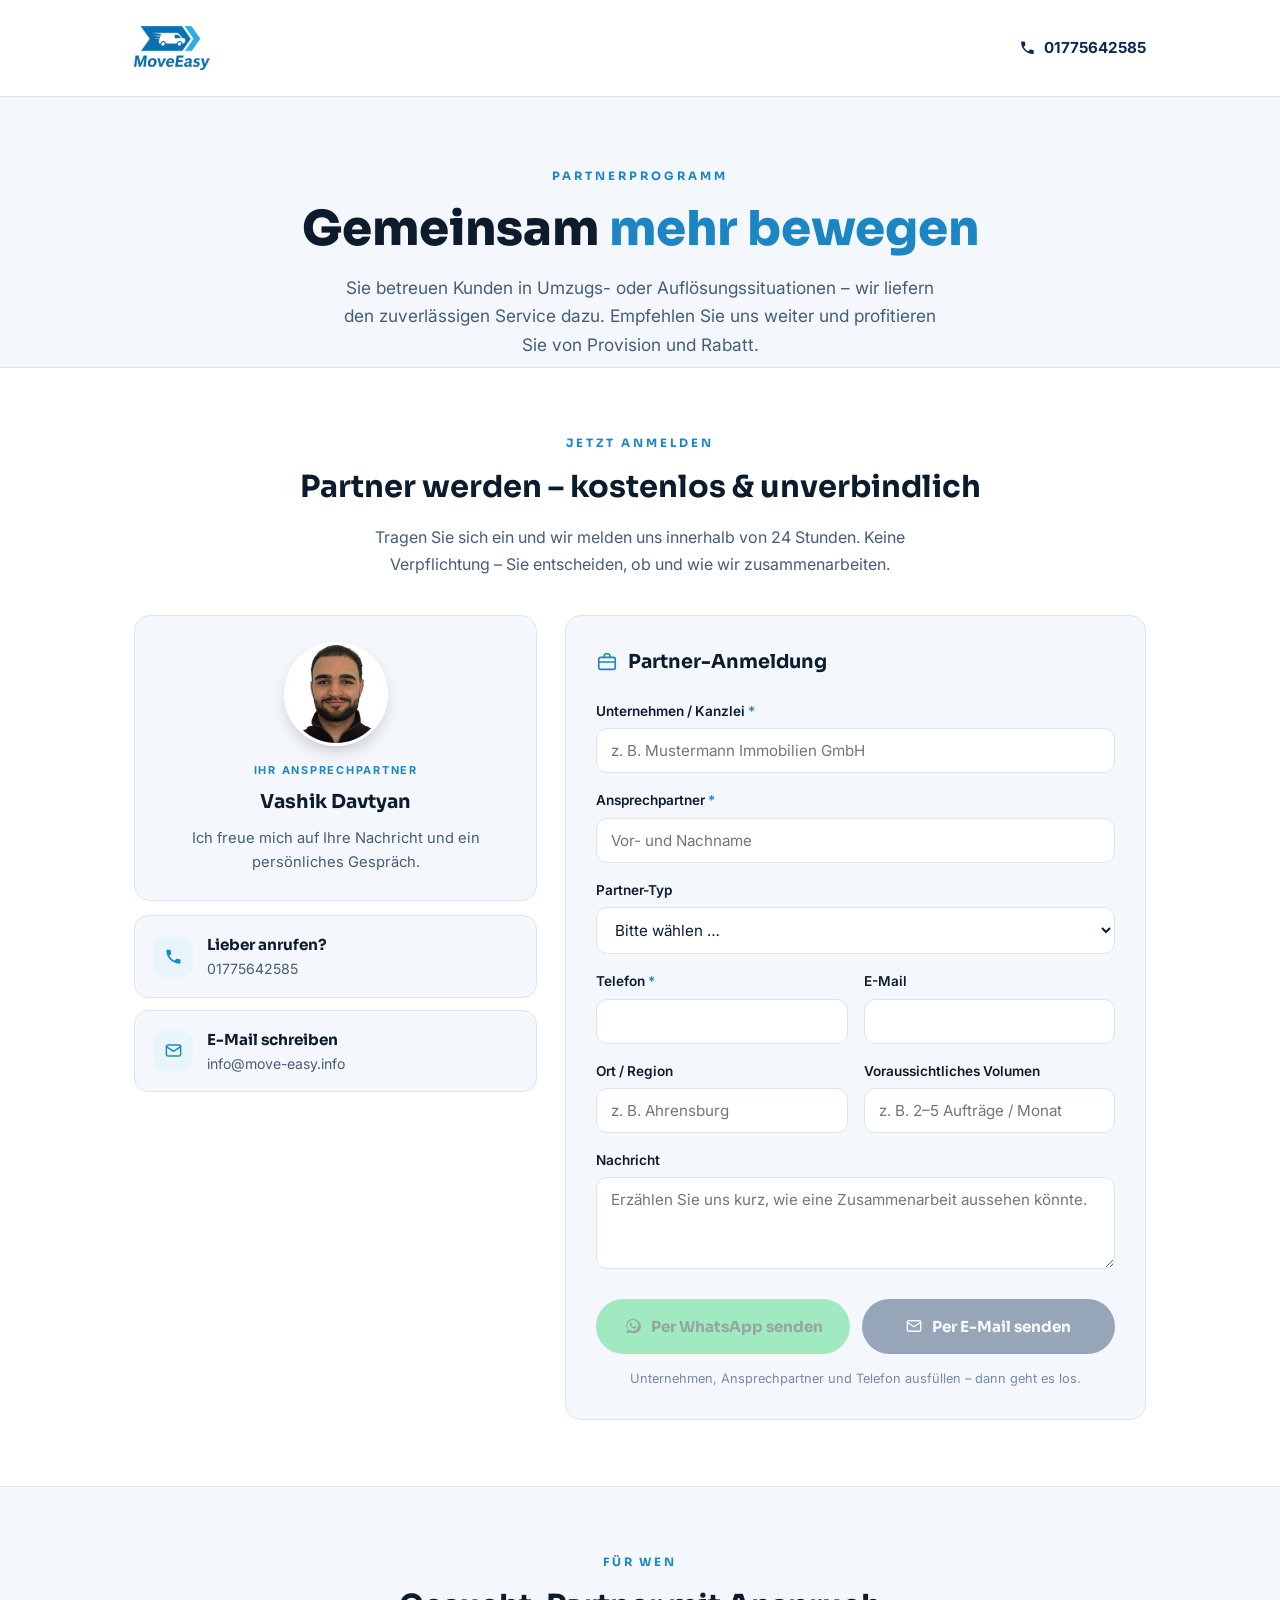
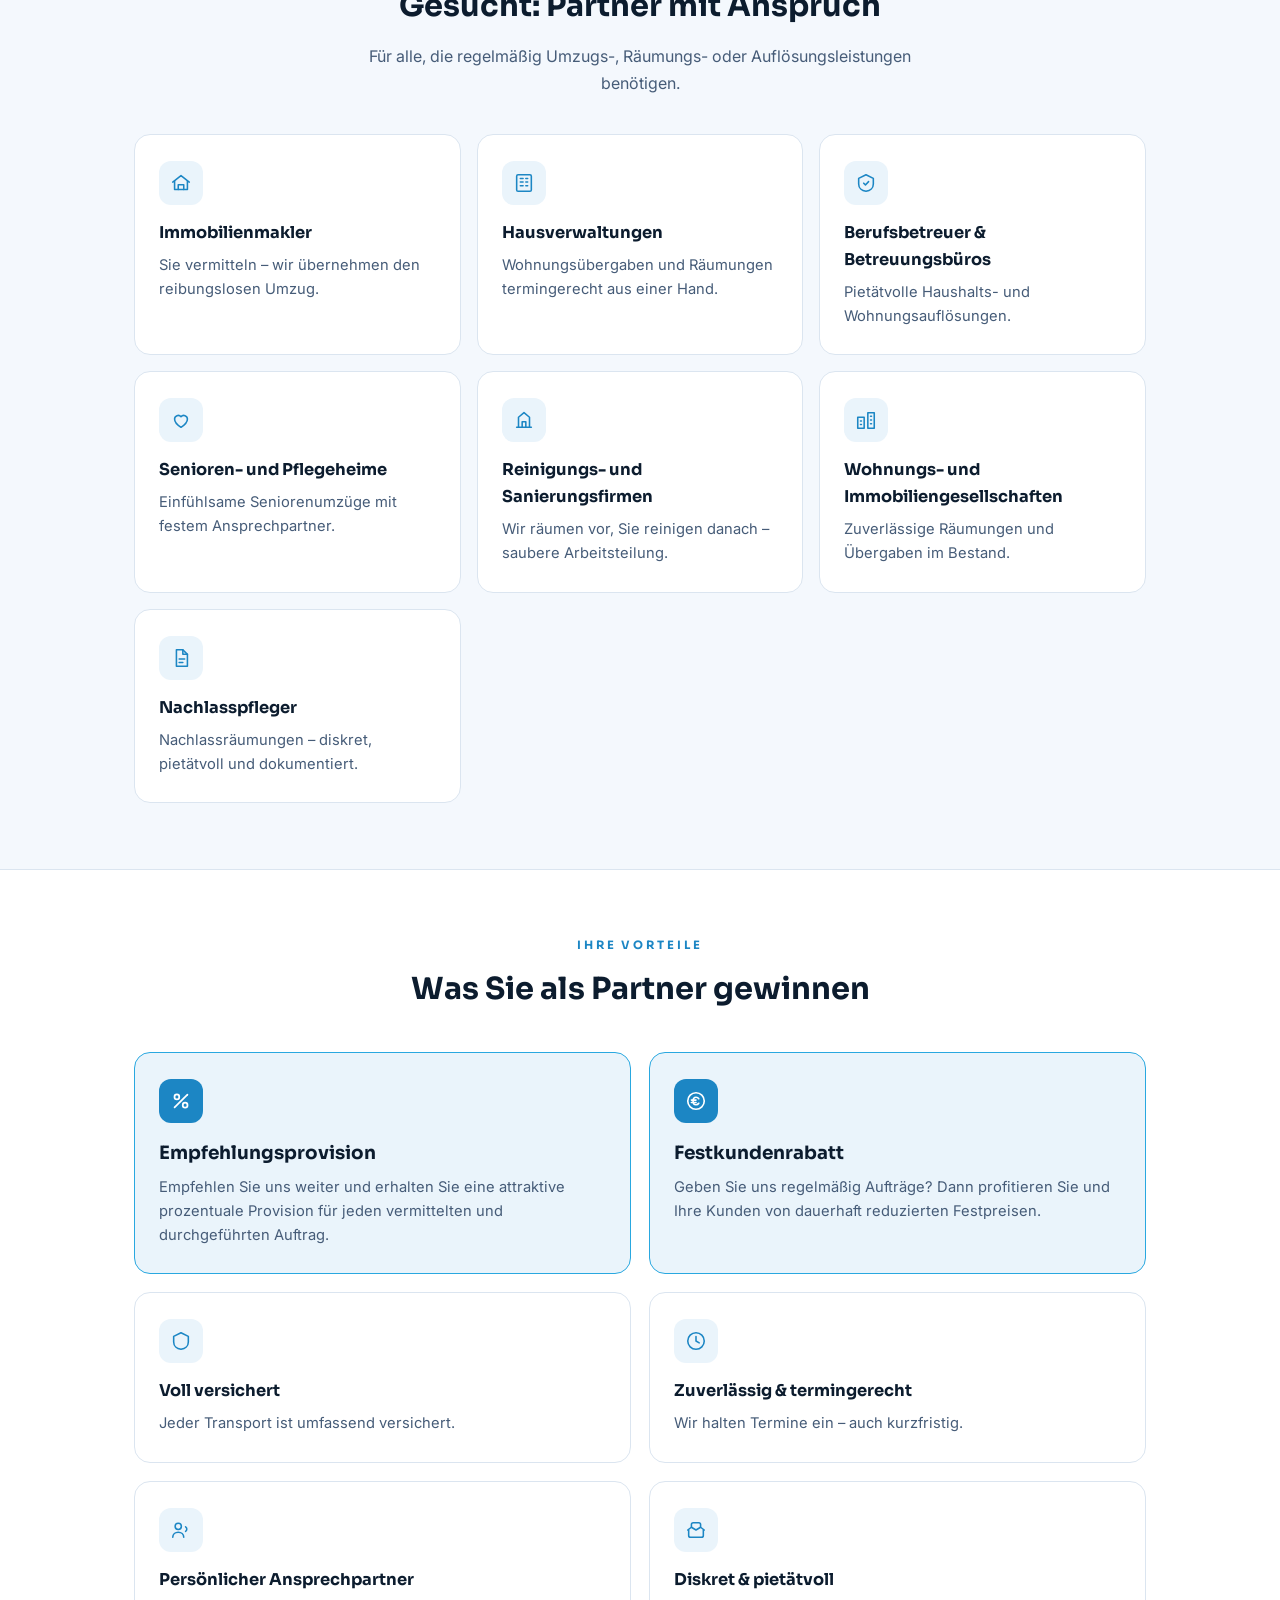
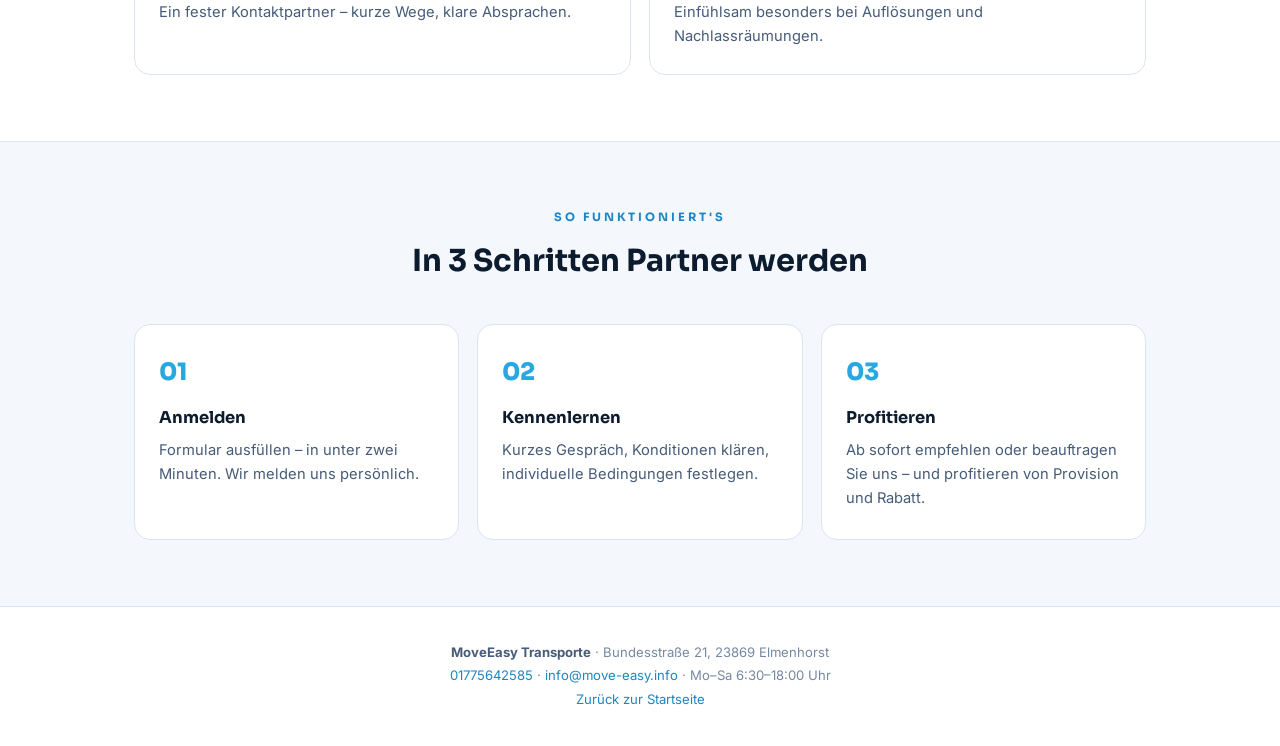
==== commit efbc3c7e: "Use real photo for the partner contact card Ersetzt das Initialen-Monogramm durch das Portraet des A" ====
--- a/partner/index.html
+++ b/partner/index.html
@@ -70,9 +70,9 @@
 .card{ background:var(--paper); border:1px solid var(--rule); border-radius:16px; padding:26px; }
 .person{ text-align:center; }
 .avatar{
-  width:78px; height:78px; margin:0 auto 16px; border-radius:50%;
-  background:var(--deep); color:#fff; display:flex; align-items:center; justify-content:center;
-  font-family:"Sora"; font-weight:800; font-size:1.55rem; letter-spacing:.02em;
+  width:104px; height:104px; margin:0 auto 16px; border-radius:50%;
+  object-fit:cover; object-position:center top; display:block;
+  border:3px solid var(--surface); box-shadow:0 8px 22px -10px rgba(0,0,0,.4);
 }
 .person .role{ font-size:.68rem; letter-spacing:.16em; text-transform:uppercase; color:var(--acc); font-weight:700; }
 .person h3{ margin:6px 0 8px; font-size:1.2rem; font-weight:700; }
@@ -198,7 +198,7 @@
     <div class="signup-grid">
       <aside>
         <div class="card person">
-          <div class="avatar">VD</div>
+          <img class="avatar" src="../images/ansprechpartner.jpg" alt="Vashik Davtyan" width="360" height="360" loading="lazy">
           <div class="role">Ihr Ansprechpartner</div>
           <h3>Vashik Davtyan</h3>
           <p>Ich freue mich auf Ihre Nachricht und ein pers&ouml;nliches Gespr&auml;ch.</p>
